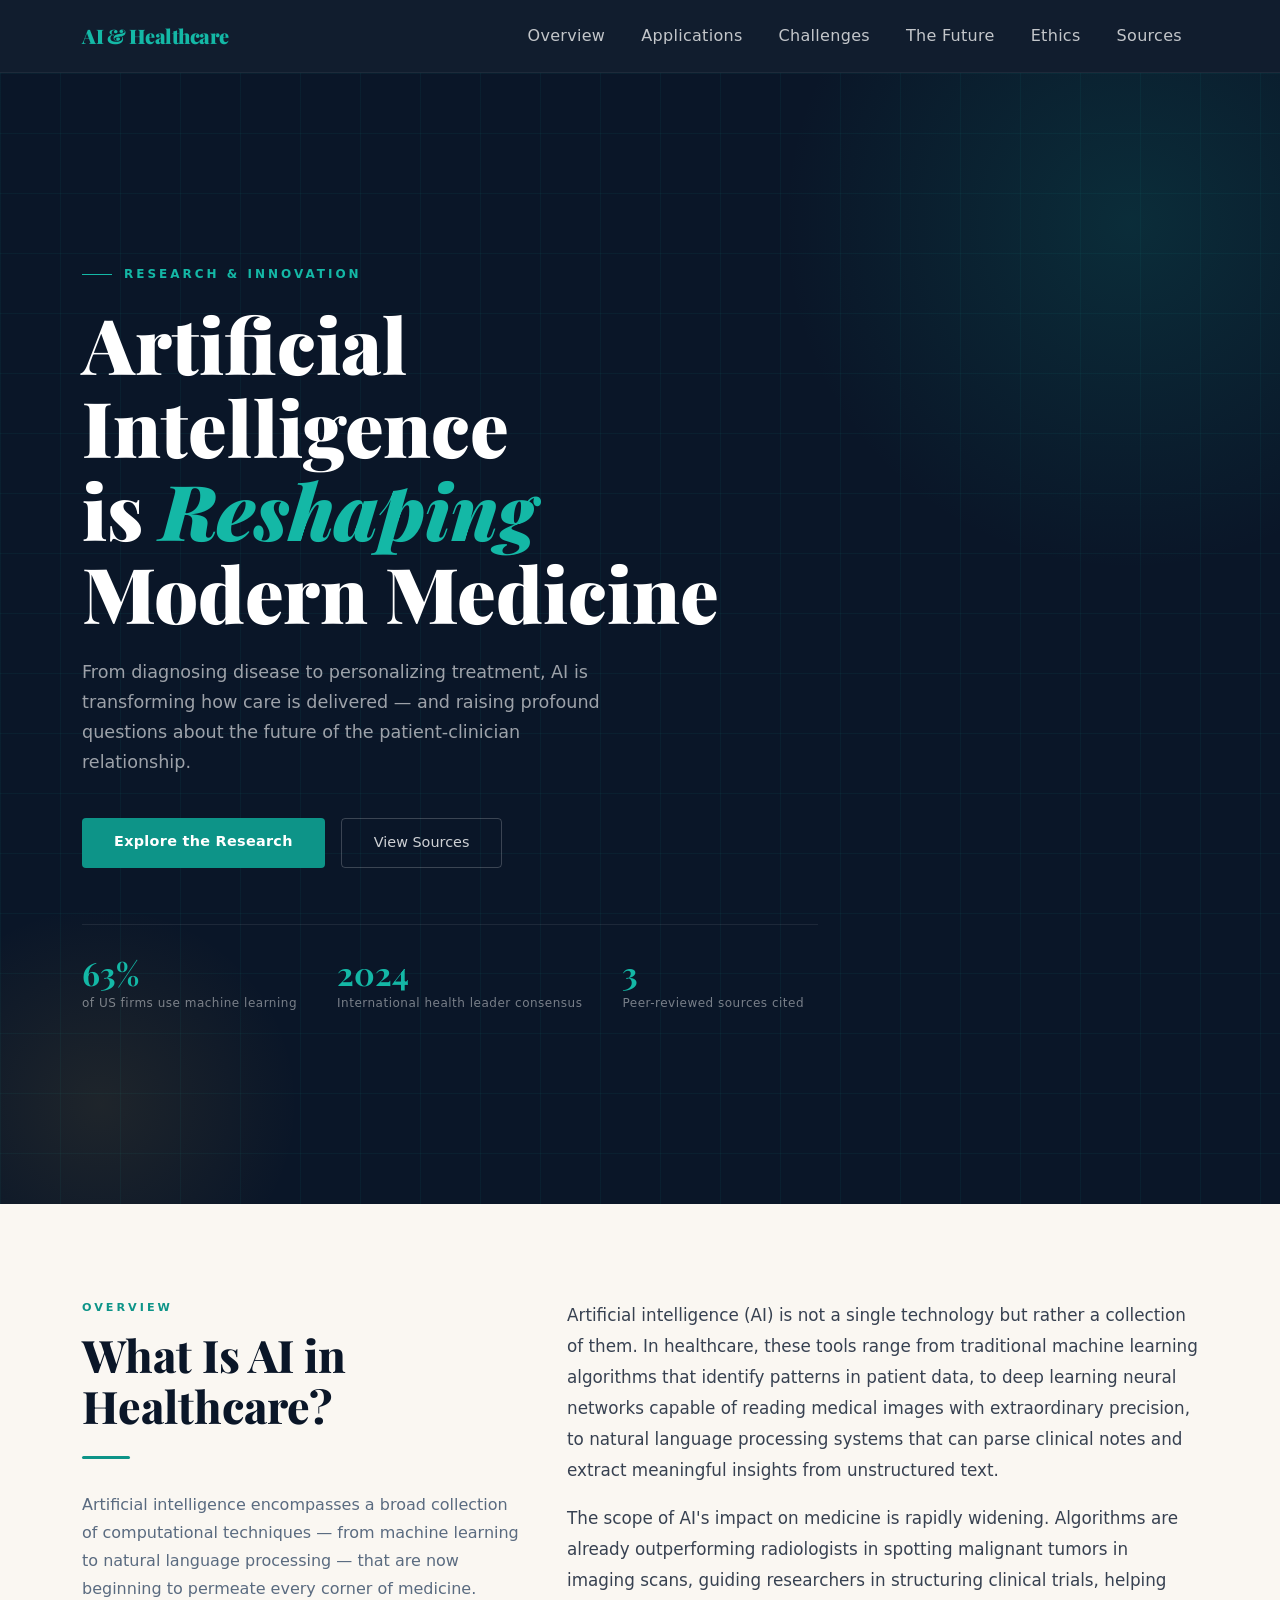
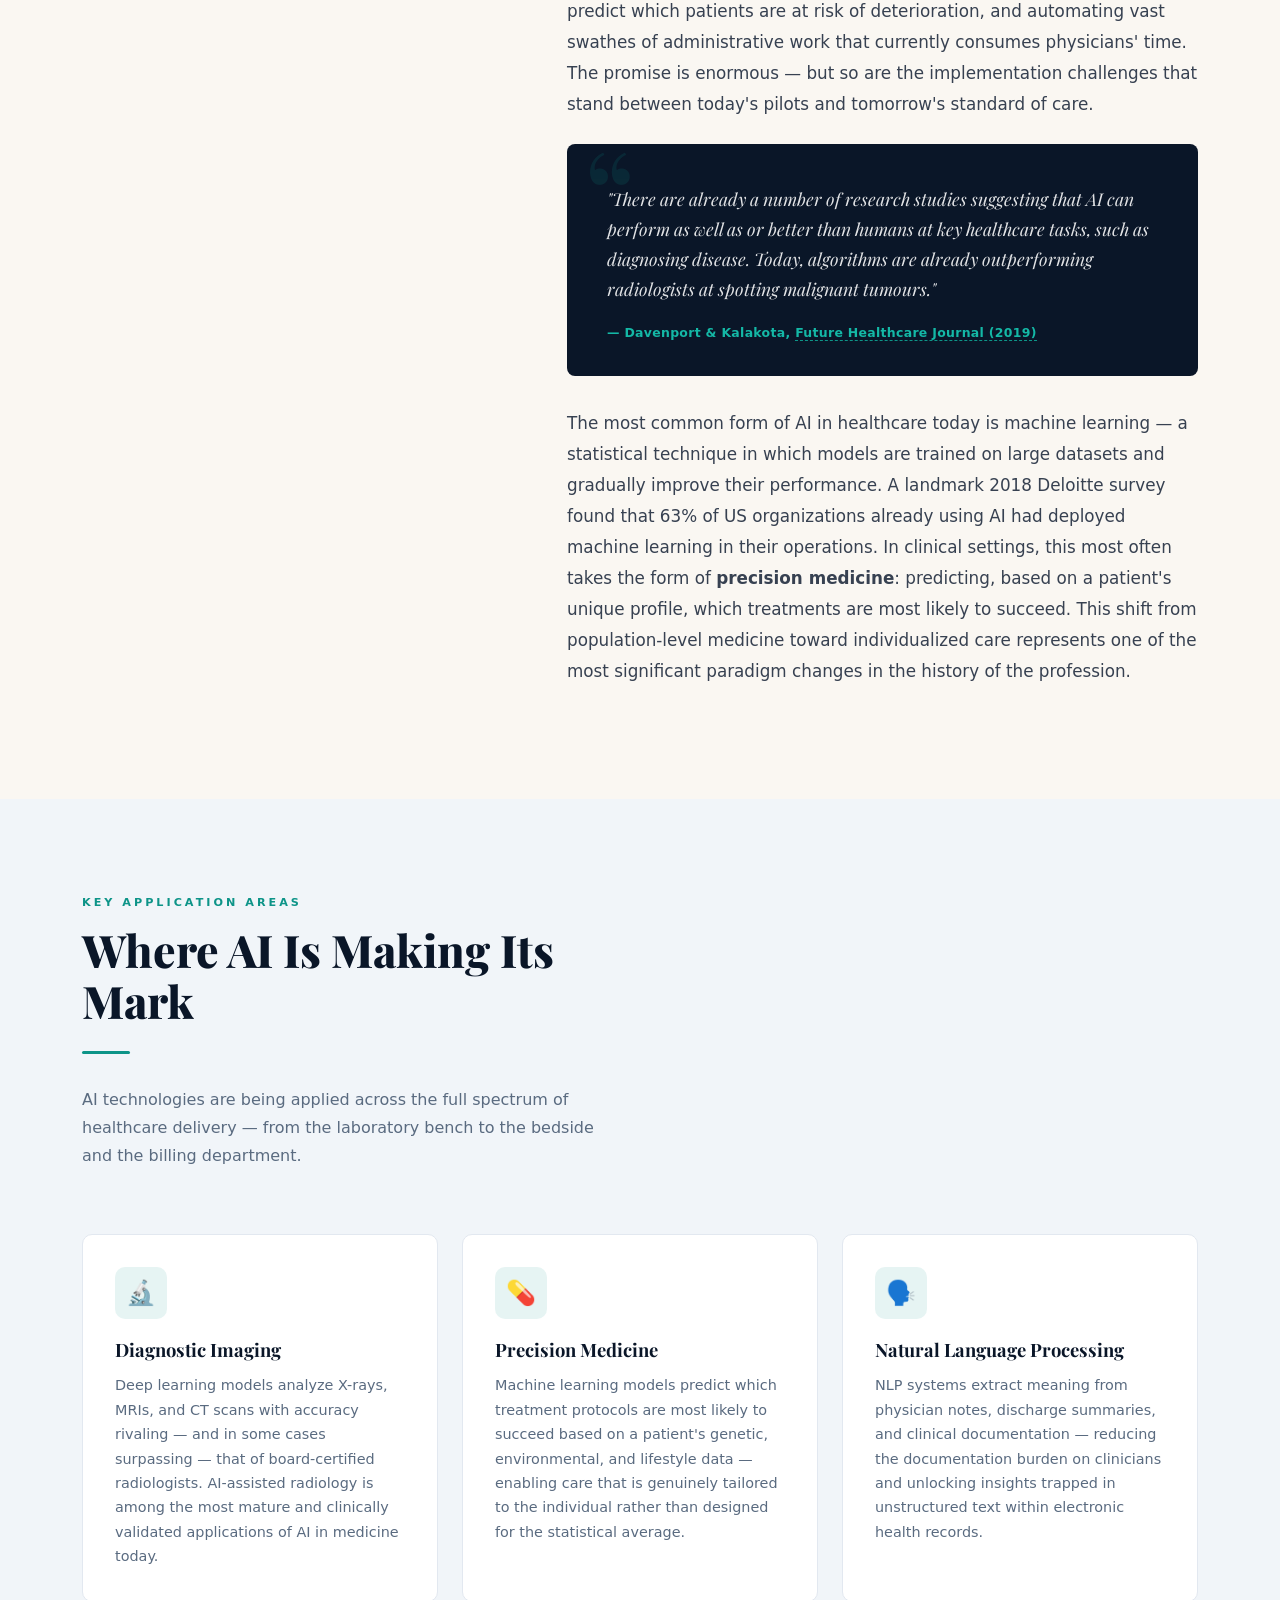
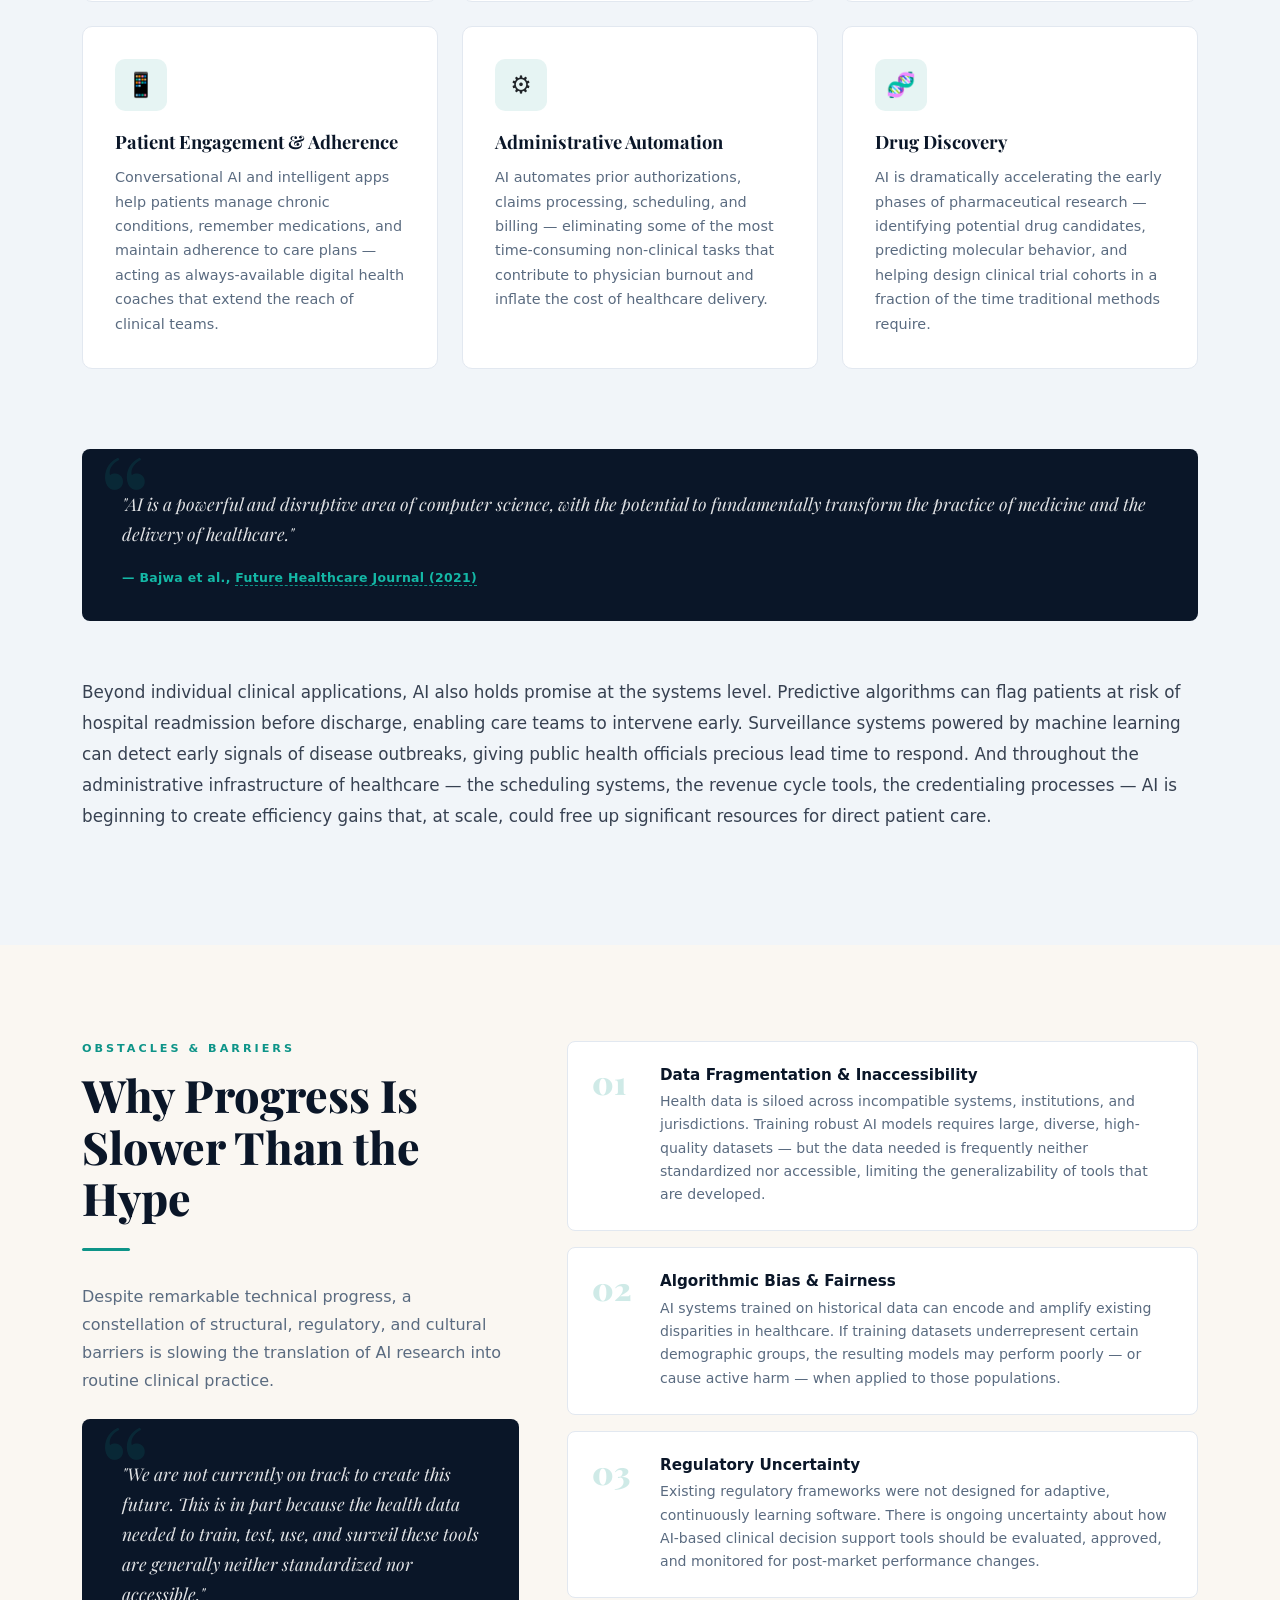
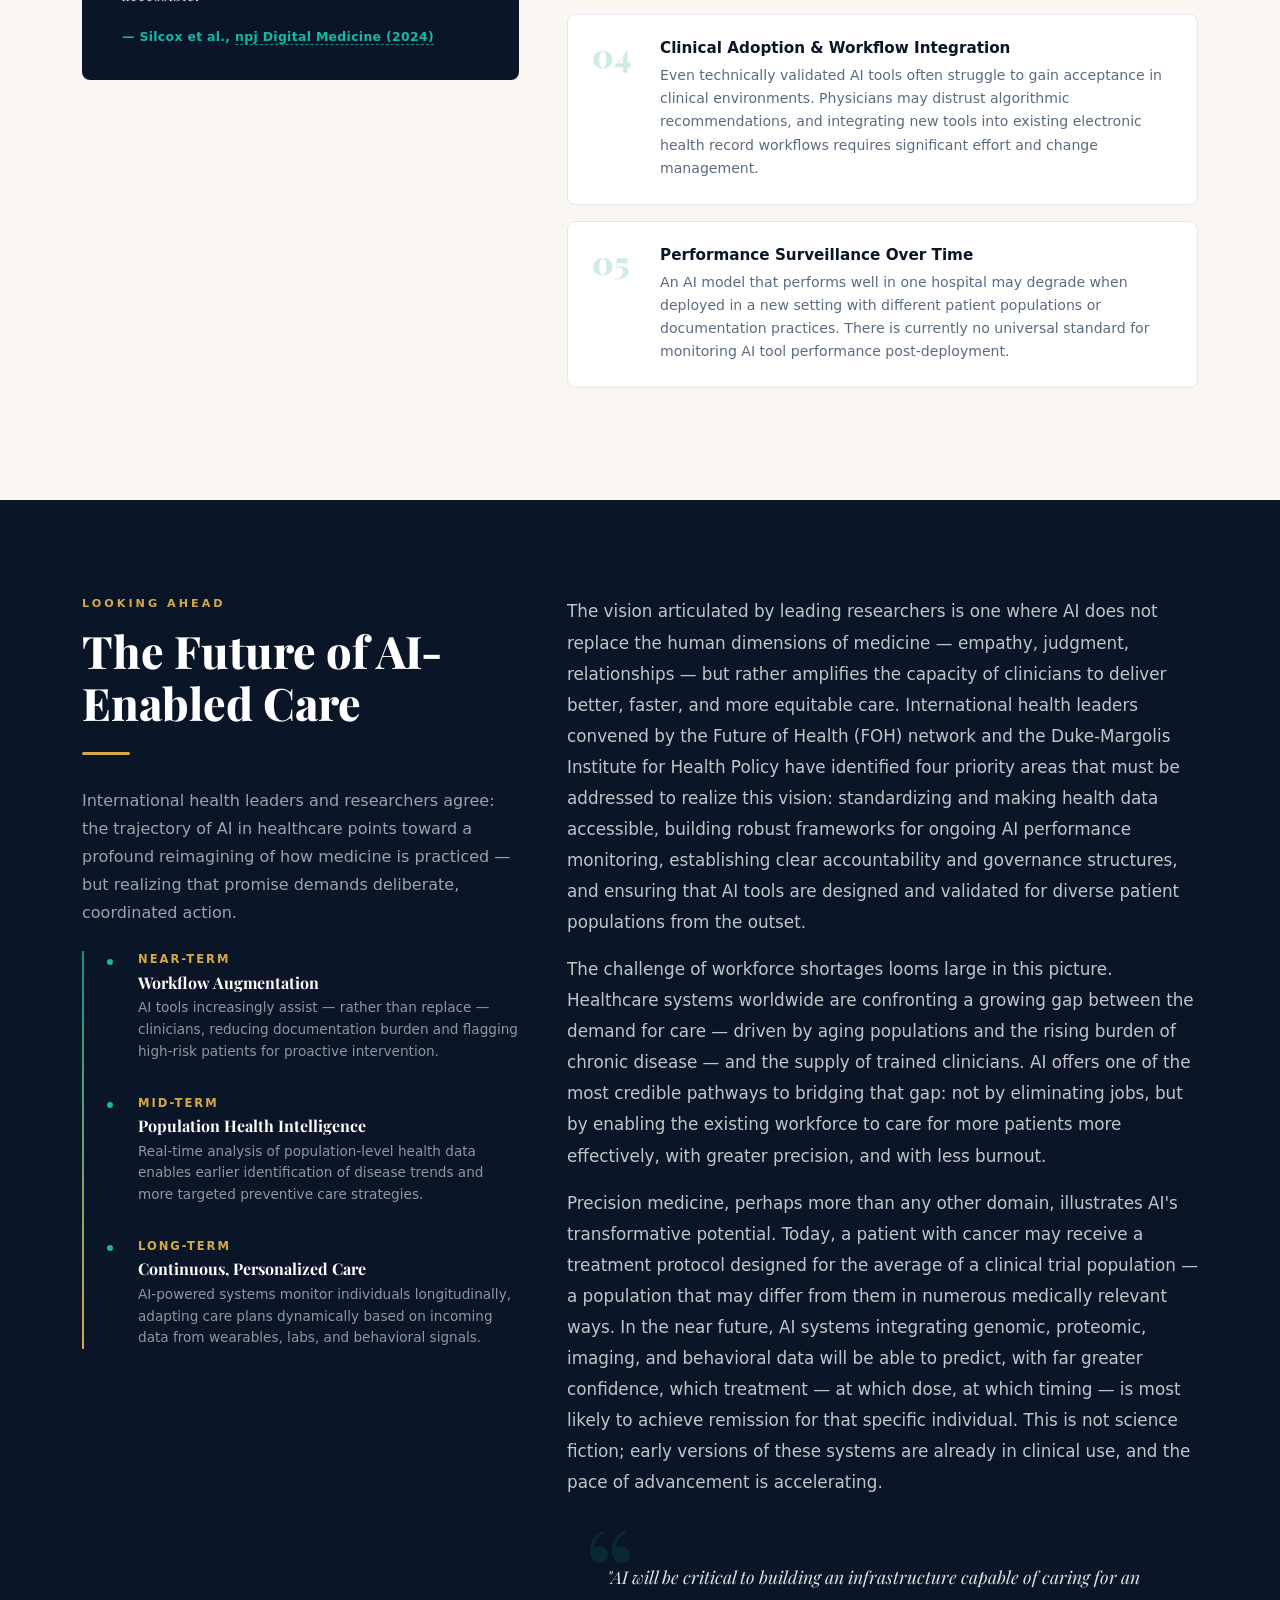
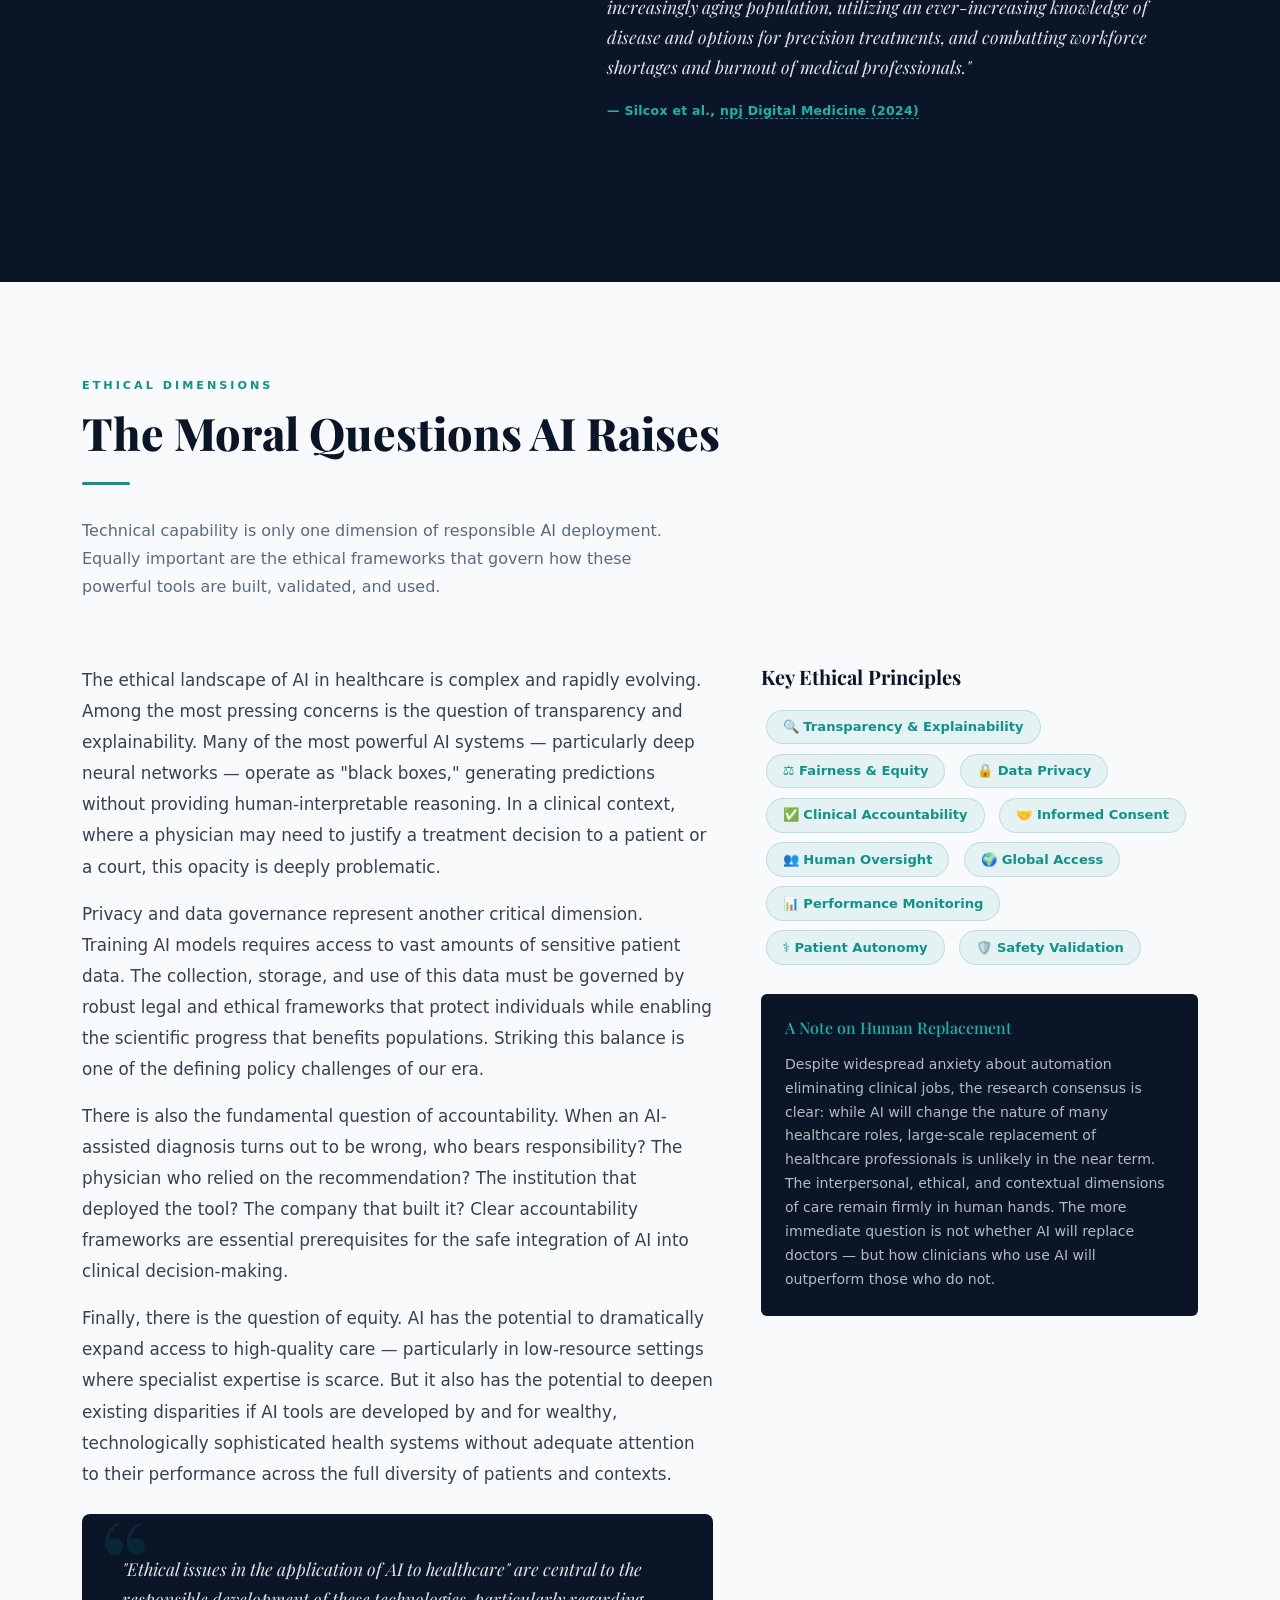
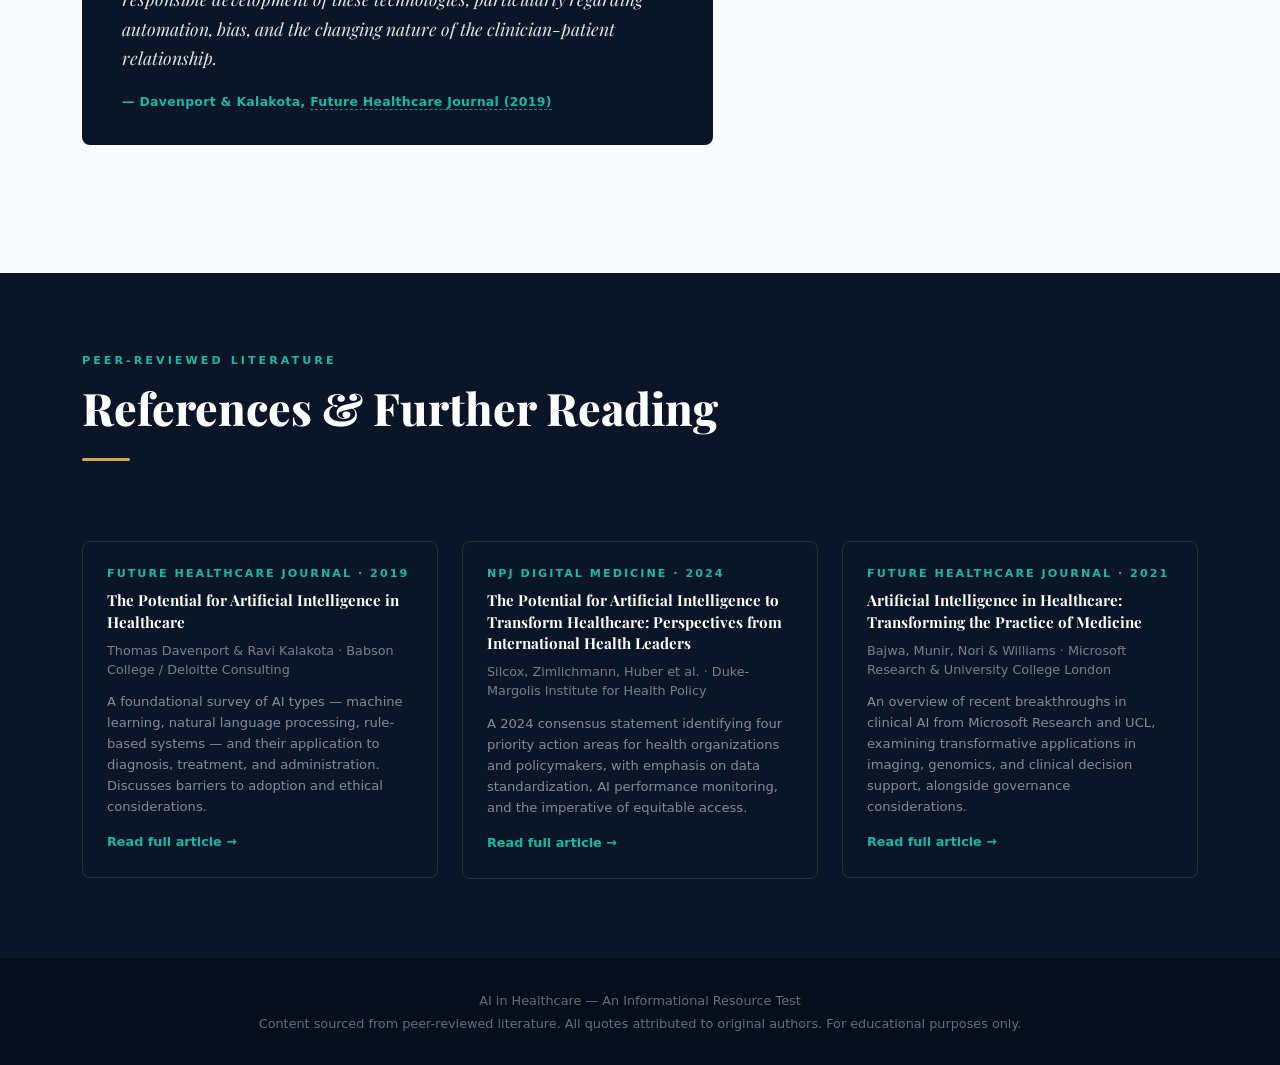
==== index.html @ 9836d154 "Add files via upload" ====
<!DOCTYPE html>
<html lang="en">
<head>
  <meta charset="UTF-8" />
  <link rel="stylesheet" href="style.css">
  <meta name="viewport" content="width=device-width, initial-scale=1.0"/>
  <title>AI in Healthcare — The Future of Medicine</title>
  <link href="https://cdn.jsdelivr.net/npm/bootstrap@5.3.3/dist/css/bootstrap.min.css" rel="stylesheet"/>
  <link href="https://fonts.googleapis.com/css2?family=Playfair+Display:ital,wght@0,400;0,700;0,900;1,400&family=DM+Sans:wght@300;400;500;600&display=swap" rel="stylesheet"/>
</head>
<body>

<!-- ── NAVBAR ── -->
<nav class="navbar navbar-expand-lg">
  <div class="container">
    <a class="navbar-brand" href="#">AI &amp; Healthcare</a>
    <button class="navbar-toggler border-0" type="button" data-bs-toggle="collapse" data-bs-target="#navMenu" style="color:white">
      <span class="navbar-toggler-icon" style="filter:invert(1)"></span>
    </button>
    <div class="collapse navbar-collapse" id="navMenu">
      <ul class="navbar-nav ms-auto gap-1">
        <li class="nav-item"><a class="nav-link" href="#overview">Overview</a></li>
        <li class="nav-item"><a class="nav-link" href="#applications">Applications</a></li>
        <li class="nav-item"><a class="nav-link" href="#challenges">Challenges</a></li>
        <li class="nav-item"><a class="nav-link" href="#future">The Future</a></li>
        <li class="nav-item"><a class="nav-link" href="#ethics">Ethics</a></li>
        <li class="nav-item"><a class="nav-link" href="#sources">Sources</a></li>
      </ul>
    </div>
  </div>
</nav>

<!-- ── HERO ── -->
<section class="hero">
  <div class="hero-grid"></div>
  <div class="hero-glow"></div>
  <div class="hero-glow2"></div>
  <div class="container">
    <div class="row hero-content">
      <div class="col-lg-8">
        <p class="hero-eyebrow">Research & Innovation</p>
        <h1>Artificial Intelligence<br>is <em>Reshaping</em><br>Modern Medicine</h1>
        <p class="hero-sub">From diagnosing disease to personalizing treatment, AI is transforming how care is delivered — and raising profound questions about the future of the patient-clinician relationship.</p>
        <div class="d-flex flex-wrap gap-3">
          <a href="#overview" class="btn-primary-custom">Explore the Research</a>
          <a href="#sources" class="btn-outline-custom">View Sources</a>
        </div>
        <div class="hero-stat-row">
          <div class="hero-stat">
            <div class="num">63%</div>
            <div class="label">of US firms use machine learning</div>
          </div>
          <div class="hero-stat">
            <div class="num">2024</div>
            <div class="label">International health leader consensus</div>
          </div>
          <div class="hero-stat">
            <div class="num">3</div>
            <div class="label">Peer-reviewed sources cited</div>
          </div>
        </div>
      </div>
    </div>
  </div>
</section>

<!-- ── OVERVIEW ── -->
<section class="intro-section" id="overview">
  <div class="container">
    <div class="row align-items-start g-5">
      <div class="col-lg-5 fade-up">
        <p class="section-label">Overview</p>
        <h2 class="section-title">What Is AI in Healthcare?</h2>
        <div class="divider"></div>
        <p class="section-sub">Artificial intelligence encompasses a broad collection of computational techniques — from machine learning to natural language processing — that are now beginning to permeate every corner of medicine.</p>
      </div>
      <div class="col-lg-7 fade-up fade-up-delay-1">
        <p class="intro-body">
          Artificial intelligence (AI) is not a single technology but rather a collection of them. In healthcare, these tools range from traditional machine learning algorithms that identify patterns in patient data, to deep learning neural networks capable of reading medical images with extraordinary precision, to natural language processing systems that can parse clinical notes and extract meaningful insights from unstructured text.
        </p>
        <p class="intro-body mt-3">
          The scope of AI's impact on medicine is rapidly widening. Algorithms are already outperforming radiologists in spotting malignant tumors in imaging scans, guiding researchers in structuring clinical trials, helping predict which patients are at risk of deterioration, and automating vast swathes of administrative work that currently consumes physicians' time. The promise is enormous — but so are the implementation challenges that stand between today's pilots and tomorrow's standard of care.
        </p>

        <div class="research-quote mt-4">
          <p>"There are already a number of research studies suggesting that AI can perform as well as or better than humans at key healthcare tasks, such as diagnosing disease. Today, algorithms are already outperforming radiologists at spotting malignant tumours."</p>
          <cite>— Davenport &amp; Kalakota, <a href="https://pmc.ncbi.nlm.nih.gov/articles/PMC6616181/" target="_blank">Future Healthcare Journal (2019)</a></cite>
        </div>

        <p class="intro-body mt-3">
          The most common form of AI in healthcare today is machine learning — a statistical technique in which models are trained on large datasets and gradually improve their performance. A landmark 2018 Deloitte survey found that 63% of US organizations already using AI had deployed machine learning in their operations. In clinical settings, this most often takes the form of <strong>precision medicine</strong>: predicting, based on a patient's unique profile, which treatments are most likely to succeed. This shift from population-level medicine toward individualized care represents one of the most significant paradigm changes in the history of the profession.
        </p>
      </div>
    </div>
  </div>
</section>

<!-- ── APPLICATIONS ── -->
<section class="app-section" id="applications">
  <div class="container">
    <div class="row mb-5 fade-up">
      <div class="col-lg-6">
        <p class="section-label">Key Application Areas</p>
        <h2 class="section-title">Where AI Is Making Its Mark</h2>
        <div class="divider"></div>
        <p class="section-sub">AI technologies are being applied across the full spectrum of healthcare delivery — from the laboratory bench to the bedside and the billing department.</p>
      </div>
    </div>

    <div class="row g-4 mb-5">
      <div class="col-md-6 col-lg-4 fade-up">
        <div class="app-card">
          <div class="app-icon">🔬</div>
          <h5>Diagnostic Imaging</h5>
          <p>Deep learning models analyze X-rays, MRIs, and CT scans with accuracy rivaling — and in some cases surpassing — that of board-certified radiologists. AI-assisted radiology is among the most mature and clinically validated applications of AI in medicine today.</p>
        </div>
      </div>
      <div class="col-md-6 col-lg-4 fade-up fade-up-delay-1">
        <div class="app-card">
          <div class="app-icon">💊</div>
          <h5>Precision Medicine</h5>
          <p>Machine learning models predict which treatment protocols are most likely to succeed based on a patient's genetic, environmental, and lifestyle data — enabling care that is genuinely tailored to the individual rather than designed for the statistical average.</p>
        </div>
      </div>
      <div class="col-md-6 col-lg-4 fade-up fade-up-delay-2">
        <div class="app-card">
          <div class="app-icon">🗣️</div>
          <h5>Natural Language Processing</h5>
          <p>NLP systems extract meaning from physician notes, discharge summaries, and clinical documentation — reducing the documentation burden on clinicians and unlocking insights trapped in unstructured text within electronic health records.</p>
        </div>
      </div>
      <div class="col-md-6 col-lg-4 fade-up fade-up-delay-1">
        <div class="app-card">
          <div class="app-icon">📱</div>
          <h5>Patient Engagement &amp; Adherence</h5>
          <p>Conversational AI and intelligent apps help patients manage chronic conditions, remember medications, and maintain adherence to care plans — acting as always-available digital health coaches that extend the reach of clinical teams.</p>
        </div>
      </div>
      <div class="col-md-6 col-lg-4 fade-up fade-up-delay-2">
        <div class="app-card">
          <div class="app-icon">⚙️</div>
          <h5>Administrative Automation</h5>
          <p>AI automates prior authorizations, claims processing, scheduling, and billing — eliminating some of the most time-consuming non-clinical tasks that contribute to physician burnout and inflate the cost of healthcare delivery.</p>
        </div>
      </div>
      <div class="col-md-6 col-lg-4 fade-up fade-up-delay-3">
        <div class="app-card">
          <div class="app-icon">🧬</div>
          <h5>Drug Discovery</h5>
          <p>AI is dramatically accelerating the early phases of pharmaceutical research — identifying potential drug candidates, predicting molecular behavior, and helping design clinical trial cohorts in a fraction of the time traditional methods require.</p>
        </div>
      </div>
    </div>

    <div class="row fade-up">
      <div class="col-12">
        <div class="research-quote">
          <p>"AI is a powerful and disruptive area of computer science, with the potential to fundamentally transform the practice of medicine and the delivery of healthcare."</p>
          <cite>— Bajwa et al., <a href="https://pmc.ncbi.nlm.nih.gov/articles/PMC8285156/" target="_blank">Future Healthcare Journal (2021)</a></cite>
        </div>
      </div>
    </div>

    <div class="row mt-4 fade-up">
      <div class="col-12">
        <p class="intro-body">
          Beyond individual clinical applications, AI also holds promise at the systems level. Predictive algorithms can flag patients at risk of hospital readmission before discharge, enabling care teams to intervene early. Surveillance systems powered by machine learning can detect early signals of disease outbreaks, giving public health officials precious lead time to respond. And throughout the administrative infrastructure of healthcare — the scheduling systems, the revenue cycle tools, the credentialing processes — AI is beginning to create efficiency gains that, at scale, could free up significant resources for direct patient care.
        </p>
      </div>
    </div>
  </div>
</section>

<!-- ── CHALLENGES ── -->
<section class="challenges-section" id="challenges">
  <div class="container">
    <div class="row g-5 align-items-start">
      <div class="col-lg-5 fade-up">
        <p class="section-label">Obstacles &amp; Barriers</p>
        <h2 class="section-title">Why Progress Is Slower Than the Hype</h2>
        <div class="divider"></div>
        <p class="section-sub">Despite remarkable technical progress, a constellation of structural, regulatory, and cultural barriers is slowing the translation of AI research into routine clinical practice.</p>

        <div class="research-quote mt-4">
          <p>"We are not currently on track to create this future. This is in part because the health data needed to train, test, use, and surveil these tools are generally neither standardized nor accessible."</p>
          <cite>— Silcox et al., <a href="https://www.nature.com/articles/s41746-024-01097-6" target="_blank">npj Digital Medicine (2024)</a></cite>
        </div>
      </div>

      <div class="col-lg-7 fade-up fade-up-delay-1">
        <div class="challenge-item">
          <div class="challenge-num">01</div>
          <div class="challenge-text">
            <h6>Data Fragmentation &amp; Inaccessibility</h6>
            <p>Health data is siloed across incompatible systems, institutions, and jurisdictions. Training robust AI models requires large, diverse, high-quality datasets — but the data needed is frequently neither standardized nor accessible, limiting the generalizability of tools that are developed.</p>
          </div>
        </div>
        <div class="challenge-item">
          <div class="challenge-num">02</div>
          <div class="challenge-text">
            <h6>Algorithmic Bias &amp; Fairness</h6>
            <p>AI systems trained on historical data can encode and amplify existing disparities in healthcare. If training datasets underrepresent certain demographic groups, the resulting models may perform poorly — or cause active harm — when applied to those populations.</p>
          </div>
        </div>
        <div class="challenge-item">
          <div class="challenge-num">03</div>
          <div class="challenge-text">
            <h6>Regulatory Uncertainty</h6>
            <p>Existing regulatory frameworks were not designed for adaptive, continuously learning software. There is ongoing uncertainty about how AI-based clinical decision support tools should be evaluated, approved, and monitored for post-market performance changes.</p>
          </div>
        </div>
        <div class="challenge-item">
          <div class="challenge-num">04</div>
          <div class="challenge-text">
            <h6>Clinical Adoption &amp; Workflow Integration</h6>
            <p>Even technically validated AI tools often struggle to gain acceptance in clinical environments. Physicians may distrust algorithmic recommendations, and integrating new tools into existing electronic health record workflows requires significant effort and change management.</p>
          </div>
        </div>
        <div class="challenge-item">
          <div class="challenge-num">05</div>
          <div class="challenge-text">
            <h6>Performance Surveillance Over Time</h6>
            <p>An AI model that performs well in one hospital may degrade when deployed in a new setting with different patient populations or documentation practices. There is currently no universal standard for monitoring AI tool performance post-deployment.</p>
          </div>
        </div>
      </div>
    </div>
  </div>
</section>

<!-- ── FUTURE ── -->
<section class="future-section" id="future">
  <div class="container">
    <div class="row g-5 align-items-start">
      <div class="col-lg-5 fade-up">
        <p class="section-label" style="color:var(--gold)">Looking Ahead</p>
        <h2 class="section-title">The Future of AI-Enabled Care</h2>
        <div class="divider"></div>
        <p class="section-sub">International health leaders and researchers agree: the trajectory of AI in healthcare points toward a profound reimagining of how medicine is practiced — but realizing that promise demands deliberate, coordinated action.</p>

        <div class="timeline mt-4">
          <div class="timeline-item">
            <div class="year">Near-Term</div>
            <h6>Workflow Augmentation</h6>
            <p>AI tools increasingly assist — rather than replace — clinicians, reducing documentation burden and flagging high-risk patients for proactive intervention.</p>
          </div>
          <div class="timeline-item">
            <div class="year">Mid-Term</div>
            <h6>Population Health Intelligence</h6>
            <p>Real-time analysis of population-level health data enables earlier identification of disease trends and more targeted preventive care strategies.</p>
          </div>
          <div class="timeline-item">
            <div class="year">Long-Term</div>
            <h6>Continuous, Personalized Care</h6>
            <p>AI-powered systems monitor individuals longitudinally, adapting care plans dynamically based on incoming data from wearables, labs, and behavioral signals.</p>
          </div>
        </div>
      </div>

      <div class="col-lg-7 fade-up fade-up-delay-1">
        <p class="future-body">
          The vision articulated by leading researchers is one where AI does not replace the human dimensions of medicine — empathy, judgment, relationships — but rather amplifies the capacity of clinicians to deliver better, faster, and more equitable care. International health leaders convened by the Future of Health (FOH) network and the Duke-Margolis Institute for Health Policy have identified four priority areas that must be addressed to realize this vision: standardizing and making health data accessible, building robust frameworks for ongoing AI performance monitoring, establishing clear accountability and governance structures, and ensuring that AI tools are designed and validated for diverse patient populations from the outset.
        </p>
        <p class="future-body mt-3">
          The challenge of workforce shortages looms large in this picture. Healthcare systems worldwide are confronting a growing gap between the demand for care — driven by aging populations and the rising burden of chronic disease — and the supply of trained clinicians. AI offers one of the most credible pathways to bridging that gap: not by eliminating jobs, but by enabling the existing workforce to care for more patients more effectively, with greater precision, and with less burnout.
        </p>
        <p class="future-body mt-3">
          Precision medicine, perhaps more than any other domain, illustrates AI's transformative potential. Today, a patient with cancer may receive a treatment protocol designed for the average of a clinical trial population — a population that may differ from them in numerous medically relevant ways. In the near future, AI systems integrating genomic, proteomic, imaging, and behavioral data will be able to predict, with far greater confidence, which treatment — at which dose, at which timing — is most likely to achieve remission for that specific individual. This is not science fiction; early versions of these systems are already in clinical use, and the pace of advancement is accelerating.
        </p>
        <div class="research-quote mt-4">
          <p>"AI will be critical to building an infrastructure capable of caring for an increasingly aging population, utilizing an ever-increasing knowledge of disease and options for precision treatments, and combatting workforce shortages and burnout of medical professionals."</p>
          <cite>— Silcox et al., <a href="https://www.nature.com/articles/s41746-024-01097-6" target="_blank">npj Digital Medicine (2024)</a></cite>
        </div>
      </div>
    </div>
  </div>
</section>

<!-- ── ETHICS ── -->
<section class="ethics-section" id="ethics">
  <div class="container">
    <div class="row mb-5 fade-up">
      <div class="col-lg-7">
        <p class="section-label">Ethical Dimensions</p>
        <h2 class="section-title">The Moral Questions AI Raises</h2>
        <div class="divider"></div>
        <p class="section-sub">Technical capability is only one dimension of responsible AI deployment. Equally important are the ethical frameworks that govern how these powerful tools are built, validated, and used.</p>
      </div>
    </div>

    <div class="row g-5 align-items-start">
      <div class="col-lg-7 fade-up">
        <p class="intro-body">
          The ethical landscape of AI in healthcare is complex and rapidly evolving. Among the most pressing concerns is the question of transparency and explainability. Many of the most powerful AI systems — particularly deep neural networks — operate as "black boxes," generating predictions without providing human-interpretable reasoning. In a clinical context, where a physician may need to justify a treatment decision to a patient or a court, this opacity is deeply problematic.
        </p>
        <p class="intro-body mt-3">
          Privacy and data governance represent another critical dimension. Training AI models requires access to vast amounts of sensitive patient data. The collection, storage, and use of this data must be governed by robust legal and ethical frameworks that protect individuals while enabling the scientific progress that benefits populations. Striking this balance is one of the defining policy challenges of our era.
        </p>
        <p class="intro-body mt-3">
          There is also the fundamental question of accountability. When an AI-assisted diagnosis turns out to be wrong, who bears responsibility? The physician who relied on the recommendation? The institution that deployed the tool? The company that built it? Clear accountability frameworks are essential prerequisites for the safe integration of AI into clinical decision-making.
        </p>
        <p class="intro-body mt-3">
          Finally, there is the question of equity. AI has the potential to dramatically expand access to high-quality care — particularly in low-resource settings where specialist expertise is scarce. But it also has the potential to deepen existing disparities if AI tools are developed by and for wealthy, technologically sophisticated health systems without adequate attention to their performance across the full diversity of patients and contexts.
        </p>
        <div class="research-quote mt-4">
          <p>"Ethical issues in the application of AI to healthcare" are central to the responsible development of these technologies, particularly regarding automation, bias, and the changing nature of the clinician-patient relationship.</p>
          <cite>— Davenport &amp; Kalakota, <a href="https://pmc.ncbi.nlm.nih.gov/articles/PMC6616181/" target="_blank">Future Healthcare Journal (2019)</a></cite>
        </div>
      </div>

      <div class="col-lg-5 fade-up fade-up-delay-1">
        <h5 class="fw-bold mb-3" style="font-family:'Playfair Display',serif; color:var(--navy)">Key Ethical Principles</h5>
        <div>
          <span class="ethics-pill">🔍 Transparency &amp; Explainability</span>
          <span class="ethics-pill">⚖️ Fairness &amp; Equity</span>
          <span class="ethics-pill">🔒 Data Privacy</span>
          <span class="ethics-pill">✅ Clinical Accountability</span>
          <span class="ethics-pill">🤝 Informed Consent</span>
          <span class="ethics-pill">👥 Human Oversight</span>
          <span class="ethics-pill">🌍 Global Access</span>
          <span class="ethics-pill">📊 Performance Monitoring</span>
          <span class="ethics-pill">⚕️ Patient Autonomy</span>
          <span class="ethics-pill">🛡️ Safety Validation</span>
        </div>

        <div class="mt-4 p-4 rounded" style="background:var(--navy); color:white;">
          <h6 style="font-family:'Playfair Display',serif; color:var(--teal-light); margin-bottom:1rem;">A Note on Human Replacement</h6>
          <p style="font-size:0.88rem; color:rgba(255,255,255,0.7); line-height:1.7; margin:0;">
            Despite widespread anxiety about automation eliminating clinical jobs, the research consensus is clear: while AI will change the nature of many healthcare roles, large-scale replacement of healthcare professionals is unlikely in the near term. The interpersonal, ethical, and contextual dimensions of care remain firmly in human hands. The more immediate question is not whether AI will replace doctors — but how clinicians who use AI will outperform those who do not.
          </p>
        </div>
      </div>
    </div>
  </div>
</section>

<!-- ── SOURCES ── -->
<section class="sources-section" id="sources" style="background:var(--navy); padding: 5rem 0;">
  <div class="container">
    <div class="row mb-5 fade-up">
      <div class="col-12">
        <p class="section-label" style="color:var(--teal-light)">Peer-Reviewed Literature</p>
        <h2 class="section-title" style="color:white;">References &amp; Further Reading</h2>
        <div class="divider" style="background:var(--gold)"></div>
      </div>
    </div>

    <div class="row g-4">
      <div class="col-lg-4 fade-up">
        <div class="source-card">
          <div class="journal">Future Healthcare Journal · 2019</div>
          <h6>The Potential for Artificial Intelligence in Healthcare</h6>
          <div class="authors">Thomas Davenport &amp; Ravi Kalakota · Babson College / Deloitte Consulting</div>
          <p style="font-size:0.82rem; color:rgba(255,255,255,0.5); line-height:1.6; margin-bottom:0.75rem;">A foundational survey of AI types — machine learning, natural language processing, rule-based systems — and their application to diagnosis, treatment, and administration. Discusses barriers to adoption and ethical considerations.</p>
          <a href="https://pmc.ncbi.nlm.nih.gov/articles/PMC6616181/" target="_blank">Read full article →</a>
        </div>
      </div>
      <div class="col-lg-4 fade-up fade-up-delay-1">
        <div class="source-card">
          <div class="journal">npj Digital Medicine · 2024</div>
          <h6>The Potential for Artificial Intelligence to Transform Healthcare: Perspectives from International Health Leaders</h6>
          <div class="authors">Silcox, Zimlichmann, Huber et al. · Duke-Margolis Institute for Health Policy</div>
          <p style="font-size:0.82rem; color:rgba(255,255,255,0.5); line-height:1.6; margin-bottom:0.75rem;">A 2024 consensus statement identifying four priority action areas for health organizations and policymakers, with emphasis on data standardization, AI performance monitoring, and the imperative of equitable access.</p>
          <a href="https://www.nature.com/articles/s41746-024-01097-6" target="_blank">Read full article →</a>
        </div>
      </div>
      <div class="col-lg-4 fade-up fade-up-delay-2">
        <div class="source-card">
          <div class="journal">Future Healthcare Journal · 2021</div>
          <h6>Artificial Intelligence in Healthcare: Transforming the Practice of Medicine</h6>
          <div class="authors">Bajwa, Munir, Nori &amp; Williams · Microsoft Research &amp; University College London</div>
          <p style="font-size:0.82rem; color:rgba(255,255,255,0.5); line-height:1.6; margin-bottom:0.75rem;">An overview of recent breakthroughs in clinical AI from Microsoft Research and UCL, examining transformative applications in imaging, genomics, and clinical decision support, alongside governance considerations.</p>
          <a href="https://pmc.ncbi.nlm.nih.gov/articles/PMC8285156/" target="_blank">Read full article →</a>
        </div>
      </div>
    </div>
  </div>
</section>

<!-- ── FOOTER ── -->
<footer>
  <div class="container">
    <p class="mb-1">AI in Healthcare — An Informational Resource Test</p>
    <p class="mb-0">Content sourced from peer-reviewed literature. All quotes attributed to original authors. For educational purposes only.</p>
  </div>
</footer>

<script src="https://cdn.jsdelivr.net/npm/bootstrap@5.3.3/dist/js/bootstrap.bundle.min.js"></script>
<script src="script.js"></script>

</body>
</html>
---- style.css ----
:root {
    --navy: #0a1628;
    --teal: #0d9488;
    --teal-light: #14b8a6;
    --cream: #faf7f2;
    --gold: #d4a847;
    --muted: #8b9ab0;
    --card-bg: #ffffff;
    --border: #e2e8f0;
  }

  * { box-sizing: border-box; scroll-behavior: smooth; }

  body {
    font-family: 'DM Sans', sans-serif;
    background: var(--cream);
    color: var(--navy);
    overflow-x: hidden;
  }

  /* ── NAV ── */
  nav.navbar {
    background: rgba(10, 22, 40, 0.97);
    backdrop-filter: blur(12px);
    border-bottom: 1px solid rgba(255,255,255,0.06);
    padding: 1rem 0;
    position: sticky;
    top: 0;
    z-index: 1000;
  }
  .navbar-brand {
    font-family: 'Playfair Display', serif;
    font-weight: 900;
    font-size: 1.4rem;
    color: var(--teal-light) !important;
    letter-spacing: -0.5px;
  }
  .nav-link {
    color: rgba(255,255,255,0.75) !important;
    font-size: 0.85rem;
    font-weight: 500;
    letter-spacing: 0.3px;
    transition: color 0.2s;
    padding: 0.4rem 1rem !important;
  }
  .nav-link:hover { color: var(--teal-light) !important; }

  /* ── HERO ── */
  .hero {
    min-height: 100vh;
    background: var(--navy);
    display: flex;
    align-items: center;
    position: relative;
    overflow: hidden;
  }
  .hero-grid {
    position: absolute;
    inset: 0;
    background-image:
      linear-gradient(rgba(13,148,136,0.08) 1px, transparent 1px),
      linear-gradient(90deg, rgba(13,148,136,0.08) 1px, transparent 1px);
    background-size: 60px 60px;
    animation: gridShift 20s linear infinite;
  }
  @keyframes gridShift {
    0% { background-position: 0 0; }
    100% { background-position: 60px 60px; }
  }
  .hero-glow {
    position: absolute;
    width: 700px; height: 700px;
    border-radius: 50%;
    background: radial-gradient(circle, rgba(13,148,136,0.18) 0%, transparent 70%);
    top: -200px; right: -200px;
    pointer-events: none;
  }
  .hero-glow2 {
    position: absolute;
    width: 400px; height: 400px;
    border-radius: 50%;
    background: radial-gradient(circle, rgba(212,168,71,0.1) 0%, transparent 70%);
    bottom: -100px; left: -100px;
    pointer-events: none;
  }
  .hero-content { position: relative; z-index: 2; padding: 6rem 0; }
  .hero-eyebrow {
    font-size: 0.75rem;
    font-weight: 600;
    letter-spacing: 3px;
    text-transform: uppercase;
    color: var(--teal-light);
    margin-bottom: 1.2rem;
    display: flex;
    align-items: center;
    gap: 0.75rem;
  }
  .hero-eyebrow::before {
    content: '';
    display: inline-block;
    width: 30px; height: 1px;
    background: var(--teal-light);
  }
  .hero h1 {
    font-family: 'Playfair Display', serif;
    font-size: clamp(2.8rem, 6vw, 5rem);
    font-weight: 900;
    line-height: 1.08;
    color: #ffffff;
    margin-bottom: 1.5rem;
  }
  .hero h1 em {
    font-style: italic;
    color: var(--teal-light);
  }
  .hero-sub {
    font-size: 1.1rem;
    color: rgba(255,255,255,0.6);
    max-width: 520px;
    line-height: 1.7;
    margin-bottom: 2.5rem;
  }
  .btn-primary-custom {
    background: var(--teal);
    color: white;
    border: none;
    padding: 0.85rem 2rem;
    border-radius: 4px;
    font-weight: 600;
    font-size: 0.9rem;
    letter-spacing: 0.3px;
    transition: all 0.25s;
    text-decoration: none;
    display: inline-block;
  }
  .btn-primary-custom:hover {
    background: var(--teal-light);
    color: white;
    transform: translateY(-2px);
    box-shadow: 0 8px 24px rgba(13,148,136,0.35);
  }
  .btn-outline-custom {
    background: transparent;
    color: rgba(255,255,255,0.8);
    border: 1px solid rgba(255,255,255,0.2);
    padding: 0.85rem 2rem;
    border-radius: 4px;
    font-weight: 500;
    font-size: 0.9rem;
    transition: all 0.25s;
    text-decoration: none;
    display: inline-block;
  }
  .btn-outline-custom:hover {
    border-color: var(--teal-light);
    color: var(--teal-light);
  }
  .hero-stat-row {
    display: flex;
    gap: 2.5rem;
    margin-top: 3.5rem;
    padding-top: 2rem;
    border-top: 1px solid rgba(255,255,255,0.08);
  }
  .hero-stat .num {
    font-family: 'Playfair Display', serif;
    font-size: 2rem;
    font-weight: 700;
    color: var(--teal-light);
    line-height: 1;
  }
  .hero-stat .label {
    font-size: 0.75rem;
    color: rgba(255,255,255,0.45);
    letter-spacing: 0.5px;
    margin-top: 0.3rem;
  }

  /* ── SECTION WRAPPER ── */
  section { padding: 6rem 0; }
  .section-label {
    font-size: 0.7rem;
    font-weight: 700;
    letter-spacing: 3px;
    text-transform: uppercase;
    color: var(--teal);
    margin-bottom: 0.75rem;
  }
  .section-title {
    font-family: 'Playfair Display', serif;
    font-size: clamp(1.8rem, 3.5vw, 2.8rem);
    font-weight: 800;
    line-height: 1.15;
    color: var(--navy);
    margin-bottom: 1.25rem;
  }
  .section-sub {
    color: #5a6b80;
    font-size: 1rem;
    line-height: 1.75;
    max-width: 600px;
  }
  .divider {
    width: 48px; height: 3px;
    background: var(--teal);
    margin: 1.5rem 0 2rem;
    border-radius: 2px;
  }

  /* ── INTRO ── */
  .intro-section { background: var(--cream); }
  .intro-body {
    font-size: 1.05rem;
    line-height: 1.85;
    color: #374151;
  }

  /* ── BLOCKQUOTE ── */
  .research-quote {
    background: var(--navy);
    border-radius: 8px;
    padding: 2.5rem 2rem 2rem 2.5rem;
    position: relative;
    margin: 2rem 0;
    overflow: hidden;
  }
  .research-quote::before {
    content: '\201C';
    font-family: 'Playfair Display', serif;
    font-size: 8rem;
    line-height: 1;
    color: var(--teal);
    opacity: 0.15;
    position: absolute;
    top: -1rem;
    left: 1rem;
    pointer-events: none;
  }
  .research-quote p {
    font-family: 'Playfair Display', serif;
    font-size: 1.1rem;
    font-style: italic;
    color: rgba(255,255,255,0.88);
    line-height: 1.7;
    margin: 0 0 1rem;
    position: relative;
  }
  .research-quote cite {
    font-size: 0.78rem;
    color: var(--teal-light);
    font-style: normal;
    font-weight: 600;
    letter-spacing: 0.3px;
  }
  .research-quote cite a {
    color: var(--teal-light);
    text-decoration: none;
    border-bottom: 1px dashed var(--teal);
  }

  /* ── APPLICATION CARDS ── */
  .app-section { background: #f1f5f9; }
  .app-card {
    background: white;
    border-radius: 10px;
    padding: 2rem;
    border: 1px solid var(--border);
    height: 100%;
    transition: all 0.3s;
    position: relative;
    overflow: hidden;
  }
  .app-card::after {
    content: '';
    position: absolute;
    bottom: 0; left: 0; right: 0;
    height: 3px;
    background: var(--teal);
    transform: scaleX(0);
    transform-origin: left;
    transition: transform 0.3s ease;
  }
  .app-card:hover {
    transform: translateY(-4px);
    box-shadow: 0 12px 32px rgba(10,22,40,0.1);
  }
  .app-card:hover::after { transform: scaleX(1); }
  .app-icon {
    width: 52px; height: 52px;
    background: rgba(13,148,136,0.1);
    border-radius: 10px;
    display: flex;
    align-items: center;
    justify-content: center;
    font-size: 1.5rem;
    margin-bottom: 1.25rem;
  }
  .app-card h5 {
    font-family: 'Playfair Display', serif;
    font-weight: 700;
    font-size: 1.15rem;
    color: var(--navy);
    margin-bottom: 0.75rem;
  }
  .app-card p {
    font-size: 0.9rem;
    color: #5a6b80;
    line-height: 1.7;
    margin: 0;
  }

  /* ── CHALLENGES ── */
  .challenges-section { background: var(--cream); }
  .challenge-item {
    display: flex;
    gap: 1.25rem;
    padding: 1.5rem;
    border-radius: 8px;
    background: white;
    border: 1px solid var(--border);
    margin-bottom: 1rem;
    transition: box-shadow 0.2s;
  }
  .challenge-item:hover { box-shadow: 0 4px 16px rgba(0,0,0,0.07); }
  .challenge-num {
    font-family: 'Playfair Display', serif;
    font-size: 2rem;
    font-weight: 900;
    color: rgba(13,148,136,0.2);
    line-height: 1;
    min-width: 48px;
  }
  .challenge-text h6 {
    font-weight: 700;
    font-size: 0.95rem;
    color: var(--navy);
    margin-bottom: 0.4rem;
  }
  .challenge-text p {
    font-size: 0.88rem;
    color: #5a6b80;
    line-height: 1.65;
    margin: 0;
  }

  /* ── FUTURE ── */
  .future-section { background: var(--navy); color: white; }
  .future-section .section-title { color: white; }
  .future-section .section-sub { color: rgba(255,255,255,0.6); }
  .future-section .divider { background: var(--gold); }
  .future-body {
    font-size: 1.05rem;
    line-height: 1.85;
    color: rgba(255,255,255,0.75);
  }

  /* ── TIMELINE ── */
  .timeline { position: relative; padding-left: 2rem; }
  .timeline::before {
    content: '';
    position: absolute;
    left: 0; top: 0; bottom: 0;
    width: 2px;
    background: linear-gradient(to bottom, var(--teal), var(--gold));
  }
  .timeline-item {
    position: relative;
    margin-bottom: 2rem;
    padding-left: 1.5rem;
  }
  .timeline-item::before {
    content: '';
    position: absolute;
    left: -0.55rem; top: 0.35rem;
    width: 10px; height: 10px;
    border-radius: 50%;
    background: var(--teal-light);
    border: 2px solid var(--navy);
  }
  .timeline-item .year {
    font-size: 0.72rem;
    font-weight: 700;
    letter-spacing: 2px;
    text-transform: uppercase;
    color: var(--gold);
    margin-bottom: 0.25rem;
  }
  .timeline-item h6 {
    font-family: 'Playfair Display', serif;
    font-weight: 700;
    font-size: 1rem;
    color: white;
    margin-bottom: 0.35rem;
  }
  .timeline-item p {
    font-size: 0.85rem;
    color: rgba(255,255,255,0.55);
    line-height: 1.6;
    margin: 0;
  }

  /* ── ETHICS ── */
  .ethics-section { background: #f8fafc; }
  .ethics-pill {
    display: inline-flex;
    align-items: center;
    gap: 0.5rem;
    background: rgba(13,148,136,0.08);
    color: var(--teal);
    border: 1px solid rgba(13,148,136,0.2);
    border-radius: 50px;
    padding: 0.4rem 1rem;
    font-size: 0.82rem;
    font-weight: 600;
    margin: 0.3rem;
  }

  /* ── SOURCES ── */
  .sources-section { background: var(--navy); }
  .source-card {
    border: 1px solid rgba(255,255,255,0.1);
    border-radius: 8px;
    padding: 1.5rem;
    transition: border-color 0.2s;
  }
  .source-card:hover { border-color: var(--teal); }
  .source-card .journal {
    font-size: 0.7rem;
    font-weight: 700;
    letter-spacing: 2px;
    text-transform: uppercase;
    color: var(--teal-light);
    margin-bottom: 0.5rem;
  }
  .source-card h6 {
    font-family: 'Playfair Display', serif;
    font-size: 0.95rem;
    font-weight: 700;
    color: white;
    margin-bottom: 0.5rem;
    line-height: 1.4;
  }
  .source-card .authors {
    font-size: 0.8rem;
    color: rgba(255,255,255,0.45);
    margin-bottom: 0.75rem;
  }
  .source-card a {
    font-size: 0.8rem;
    color: var(--teal-light);
    text-decoration: none;
    font-weight: 600;
  }
  .source-card a:hover { text-decoration: underline; }

  /* ── FOOTER ── */
  footer {
    background: #040e1c;
    color: rgba(255,255,255,0.4);
    text-align: center;
    padding: 2rem 0;
    font-size: 0.8rem;
  }

  /* ── ANIMATIONS ── */
  .fade-up {
    opacity: 0;
    transform: translateY(30px);
    transition: opacity 0.7s ease, transform 0.7s ease;
  }
  .fade-up.visible {
    opacity: 1;
    transform: translateY(0);
  }
  .fade-up-delay-1 { transition-delay: 0.1s; }
  .fade-up-delay-2 { transition-delay: 0.2s; }
  .fade-up-delay-3 { transition-delay: 0.3s; }

  /* ── RESPONSIVE ── */
  @media (max-width: 768px) {
    .hero-stat-row { flex-wrap: wrap; gap: 1.5rem; }
    section { padding: 4rem 0; }
  }
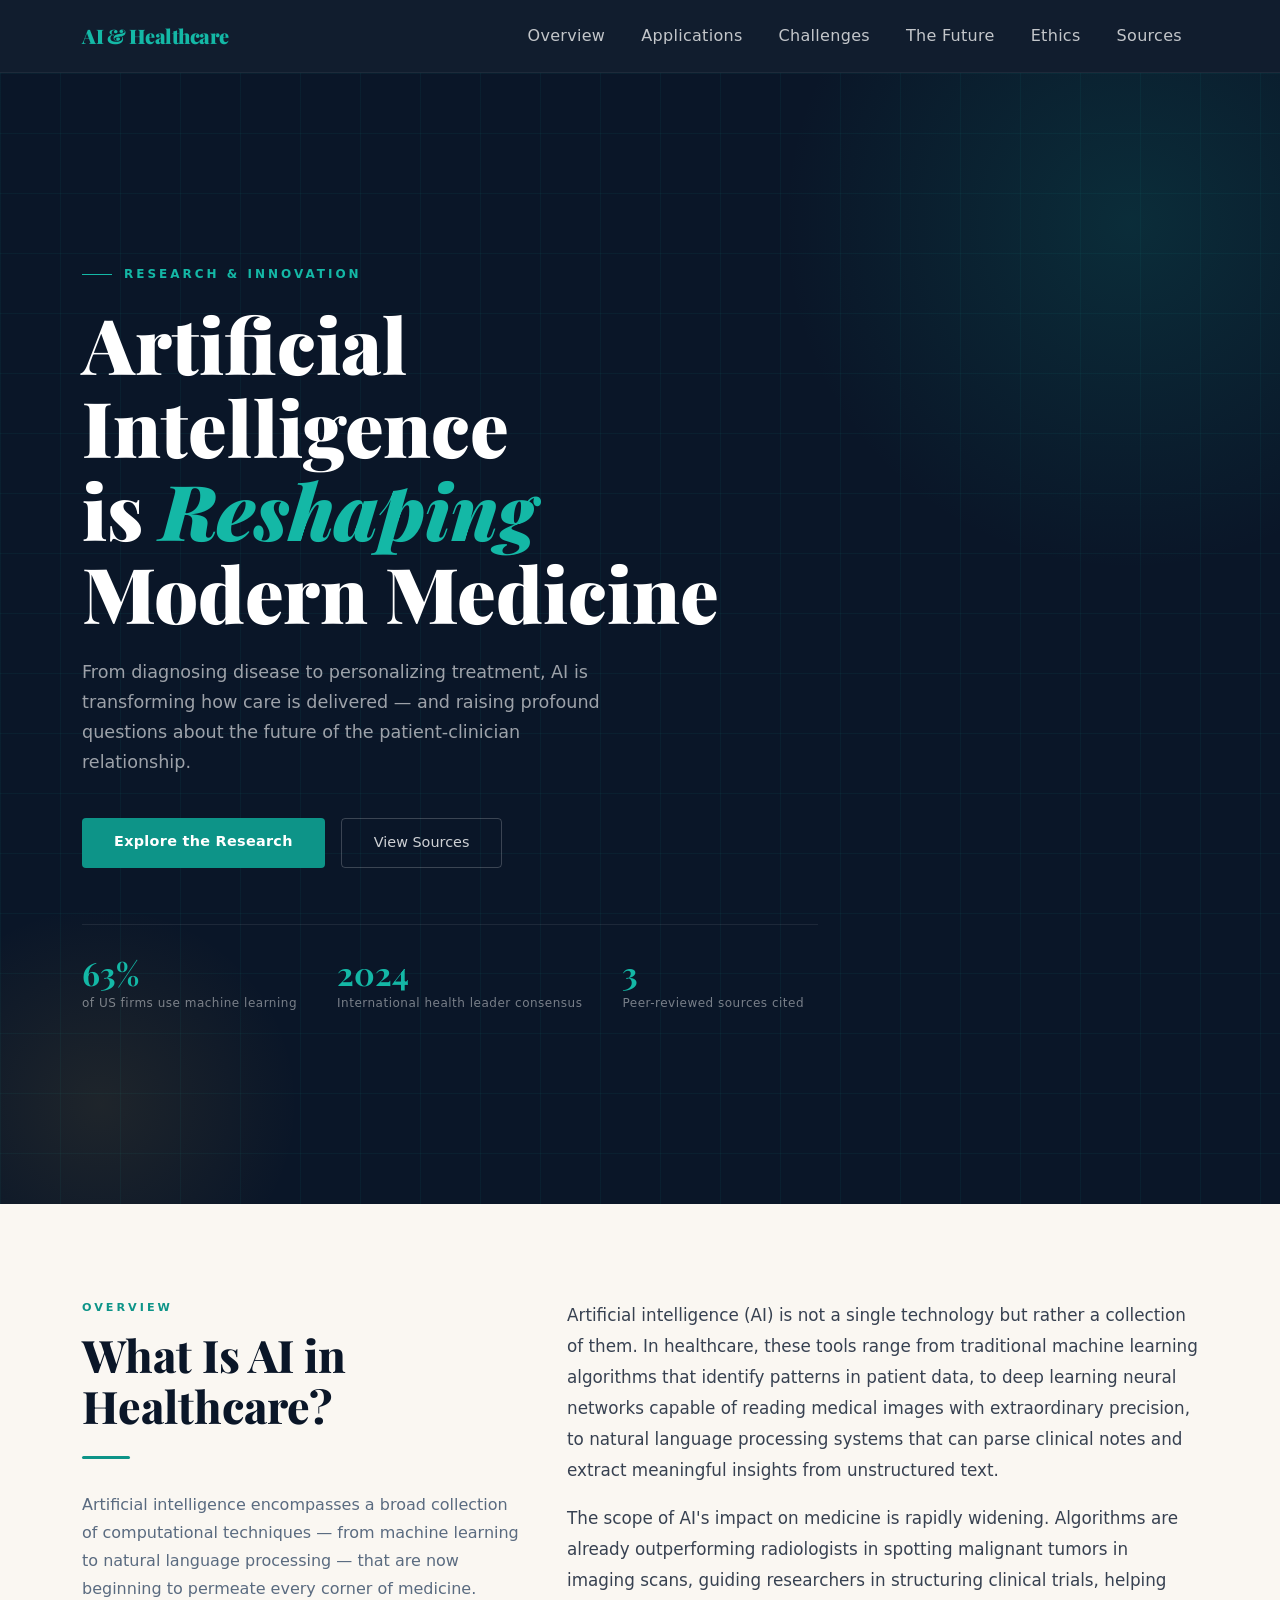
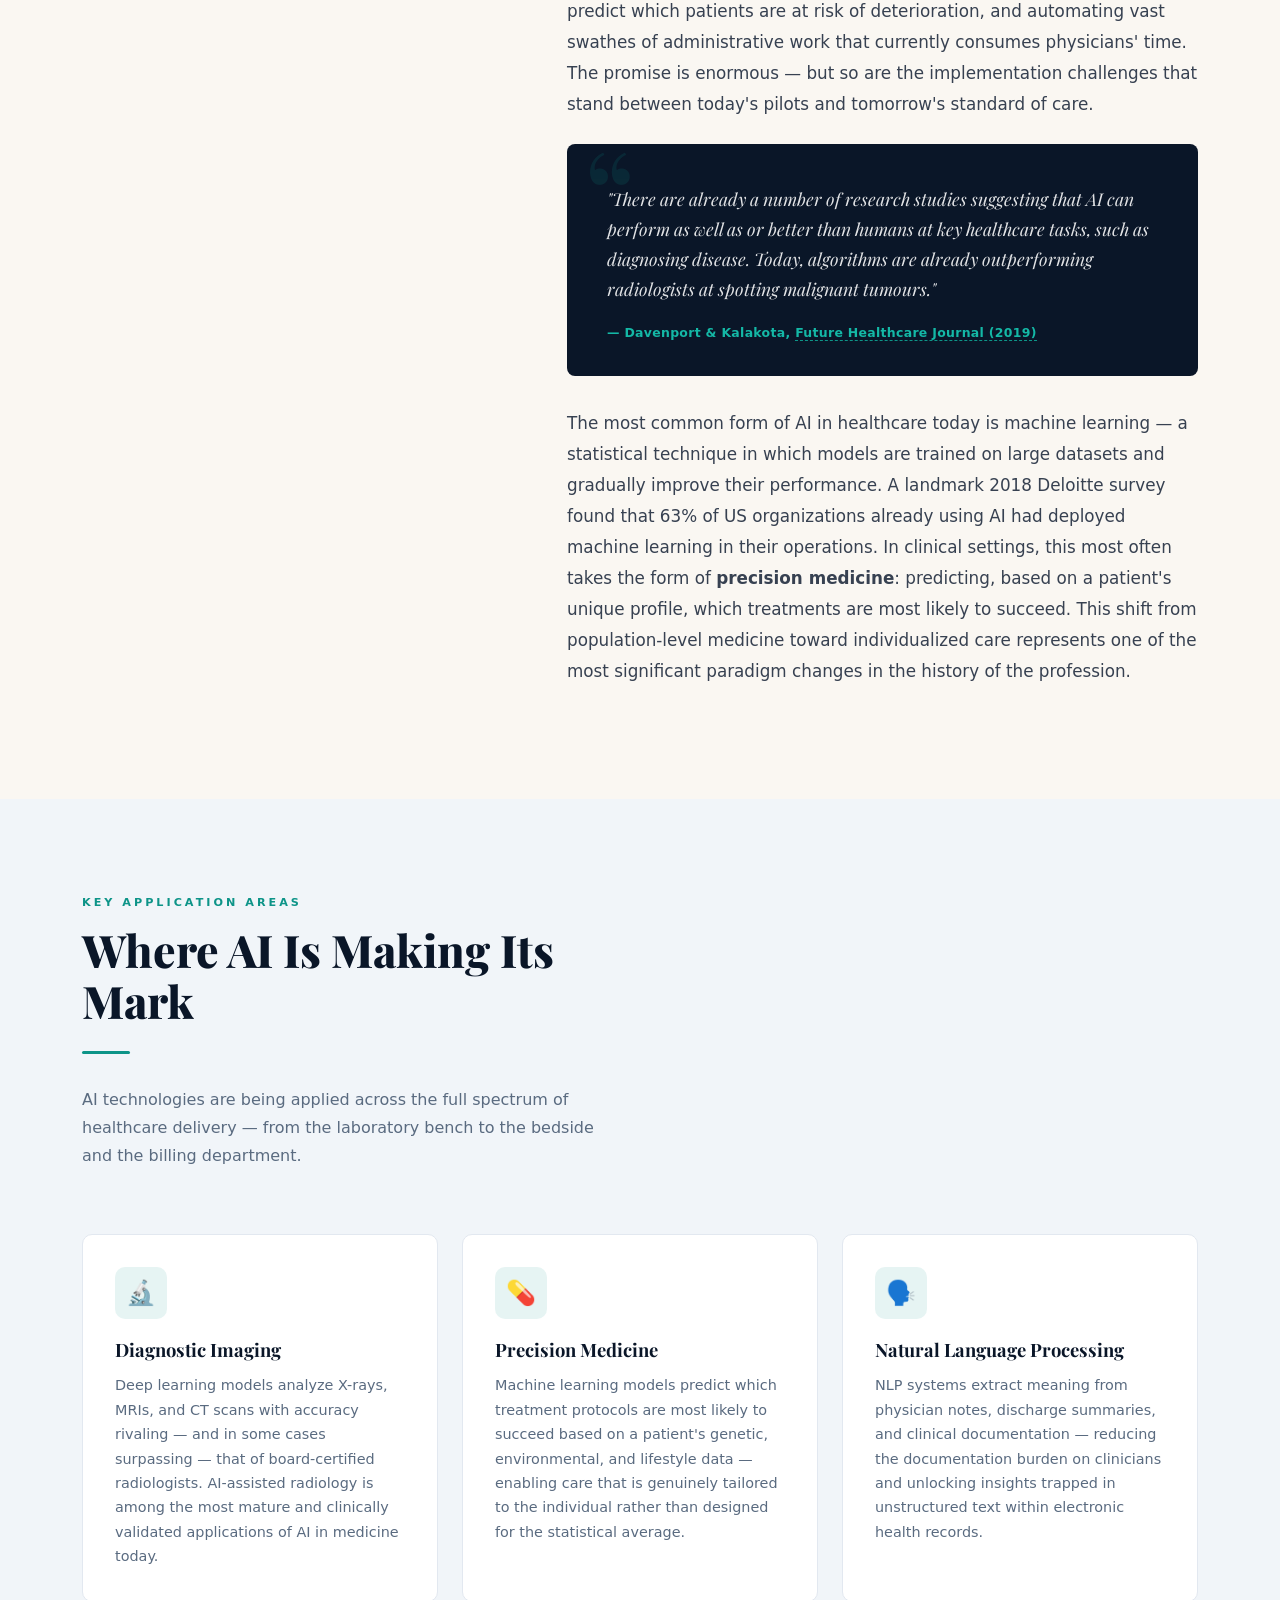
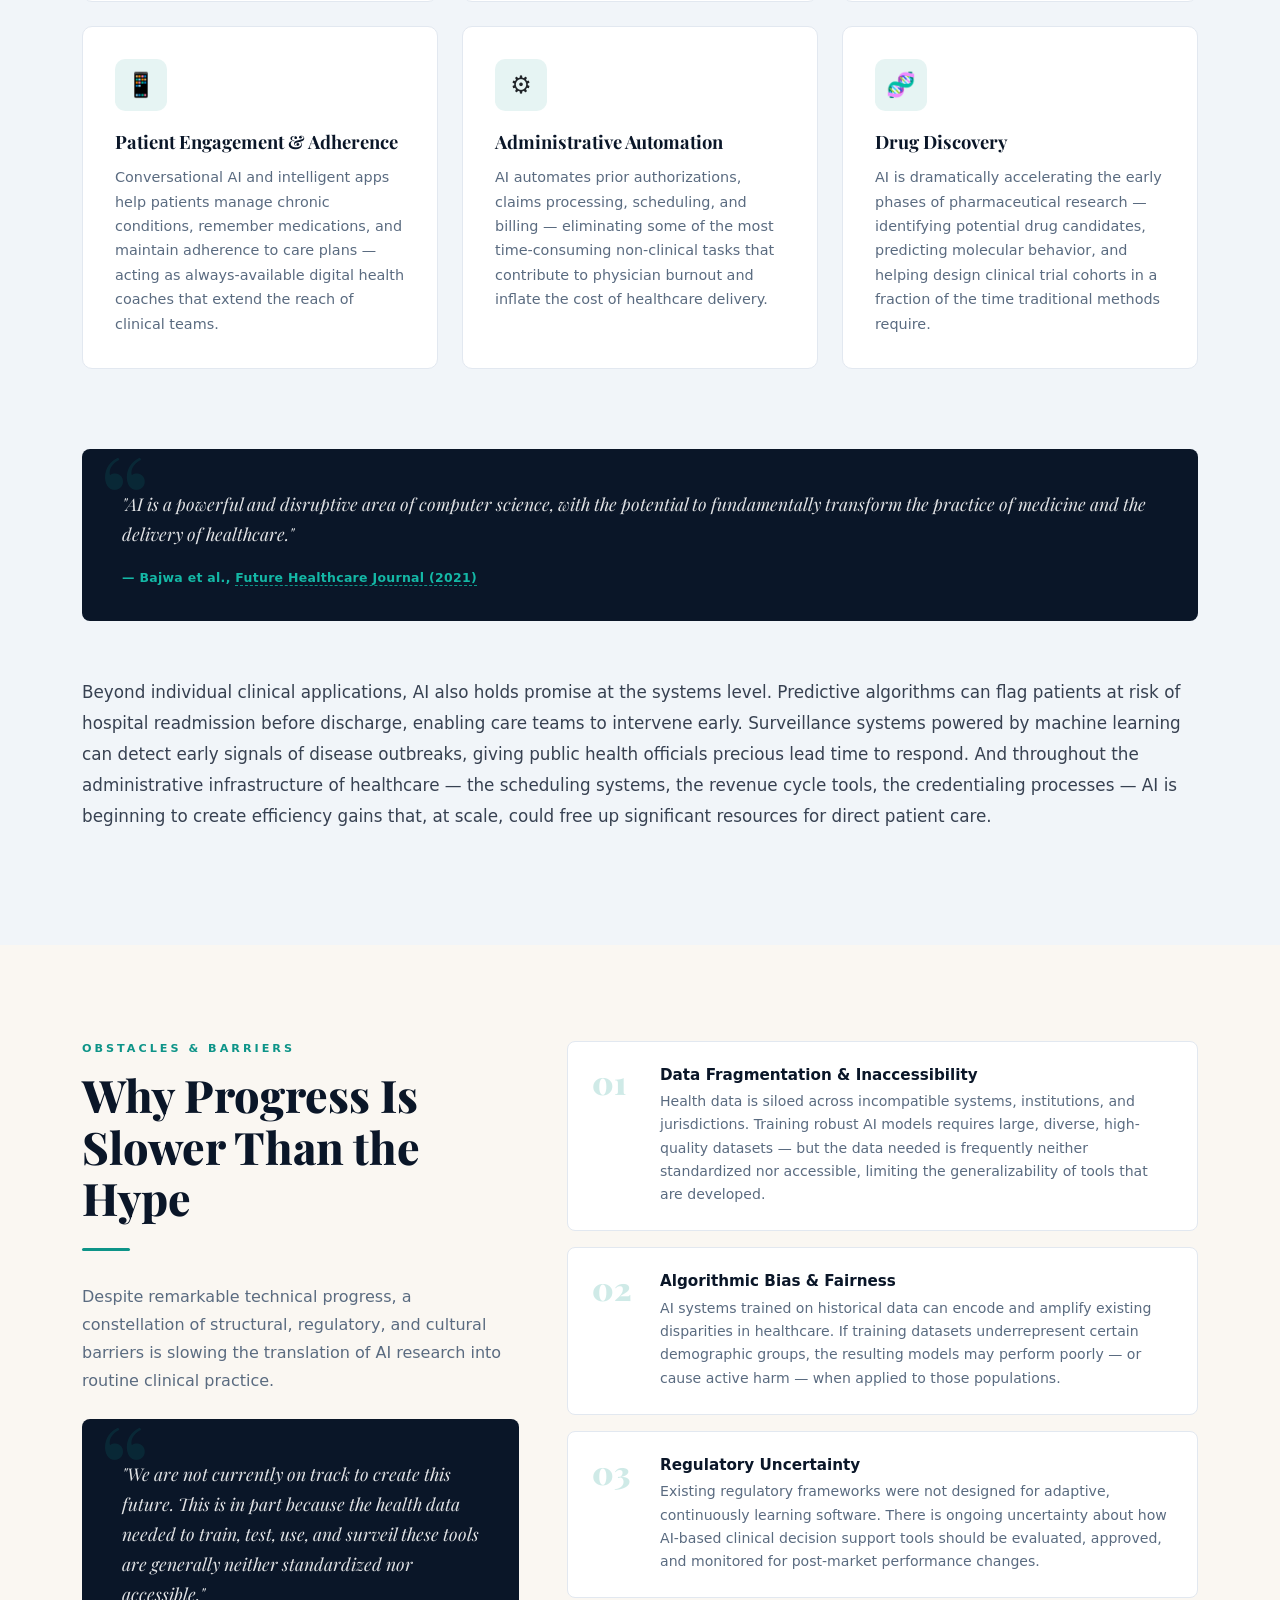
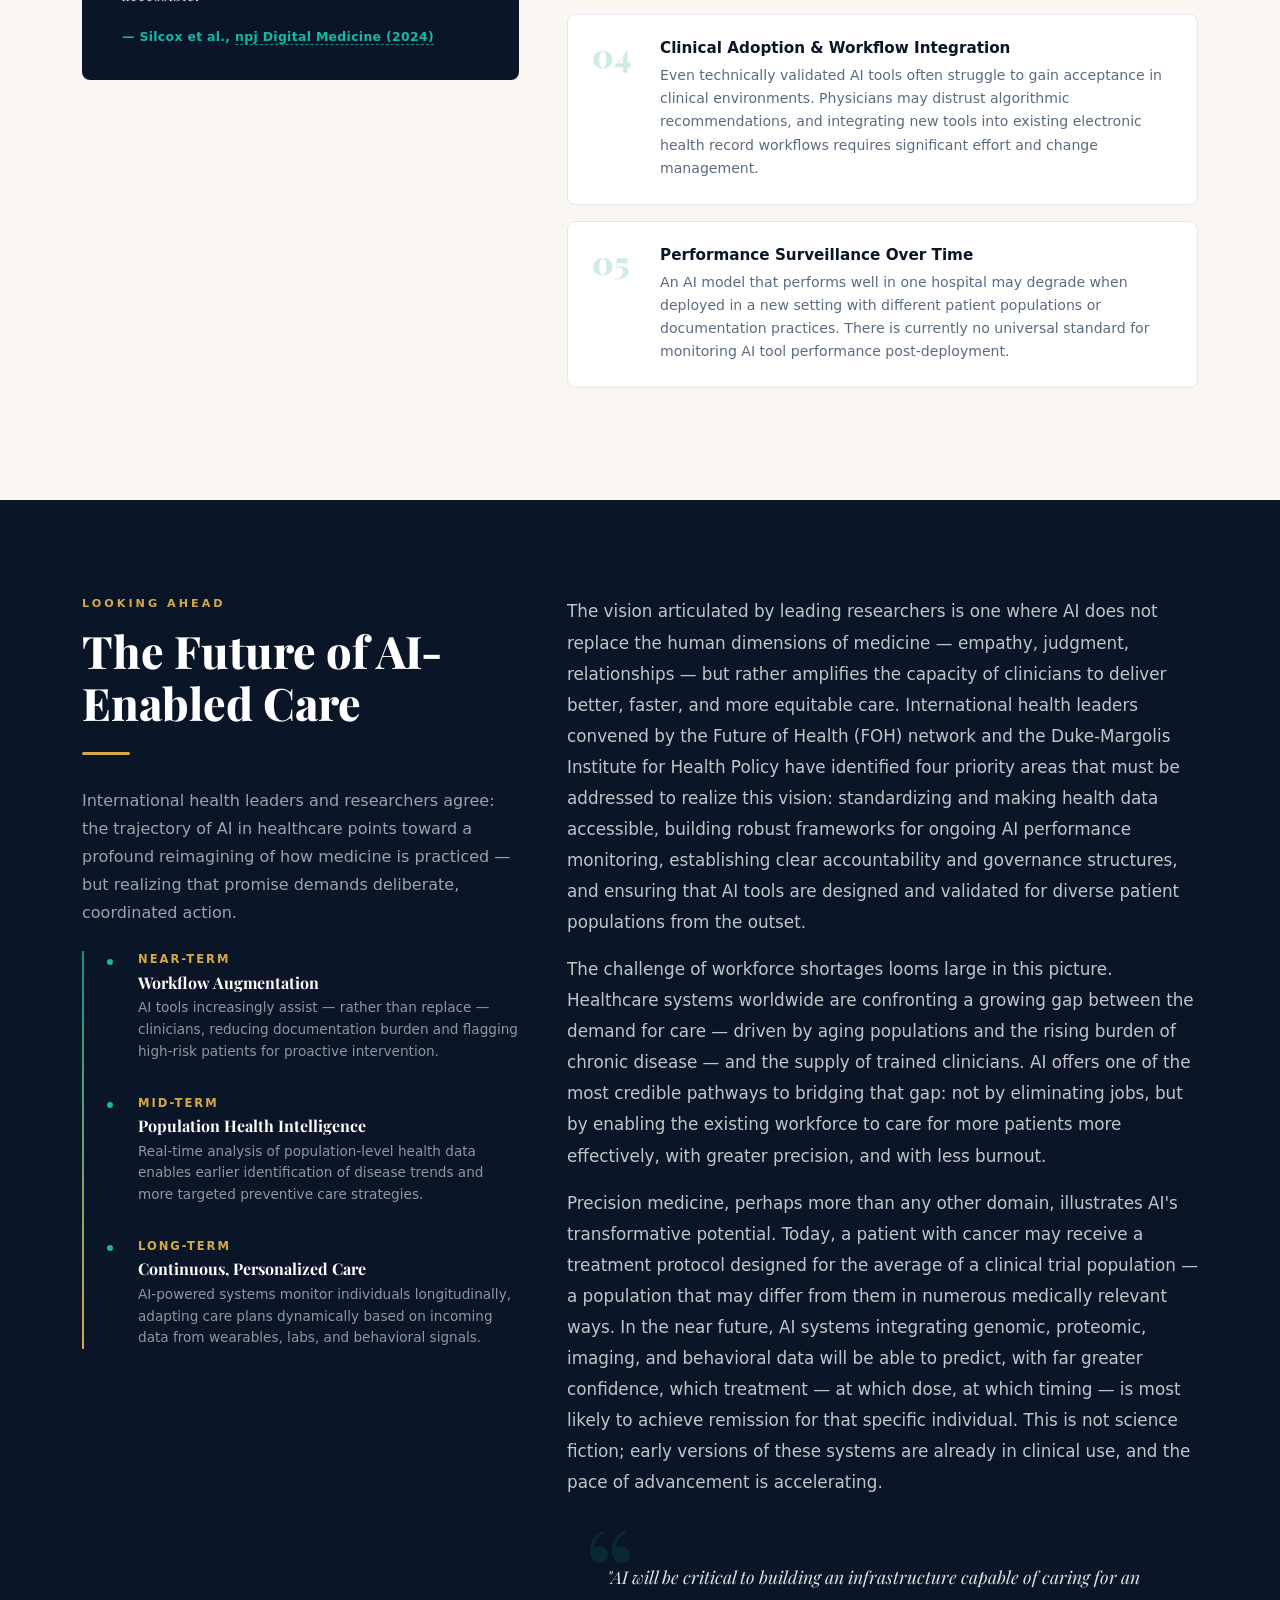
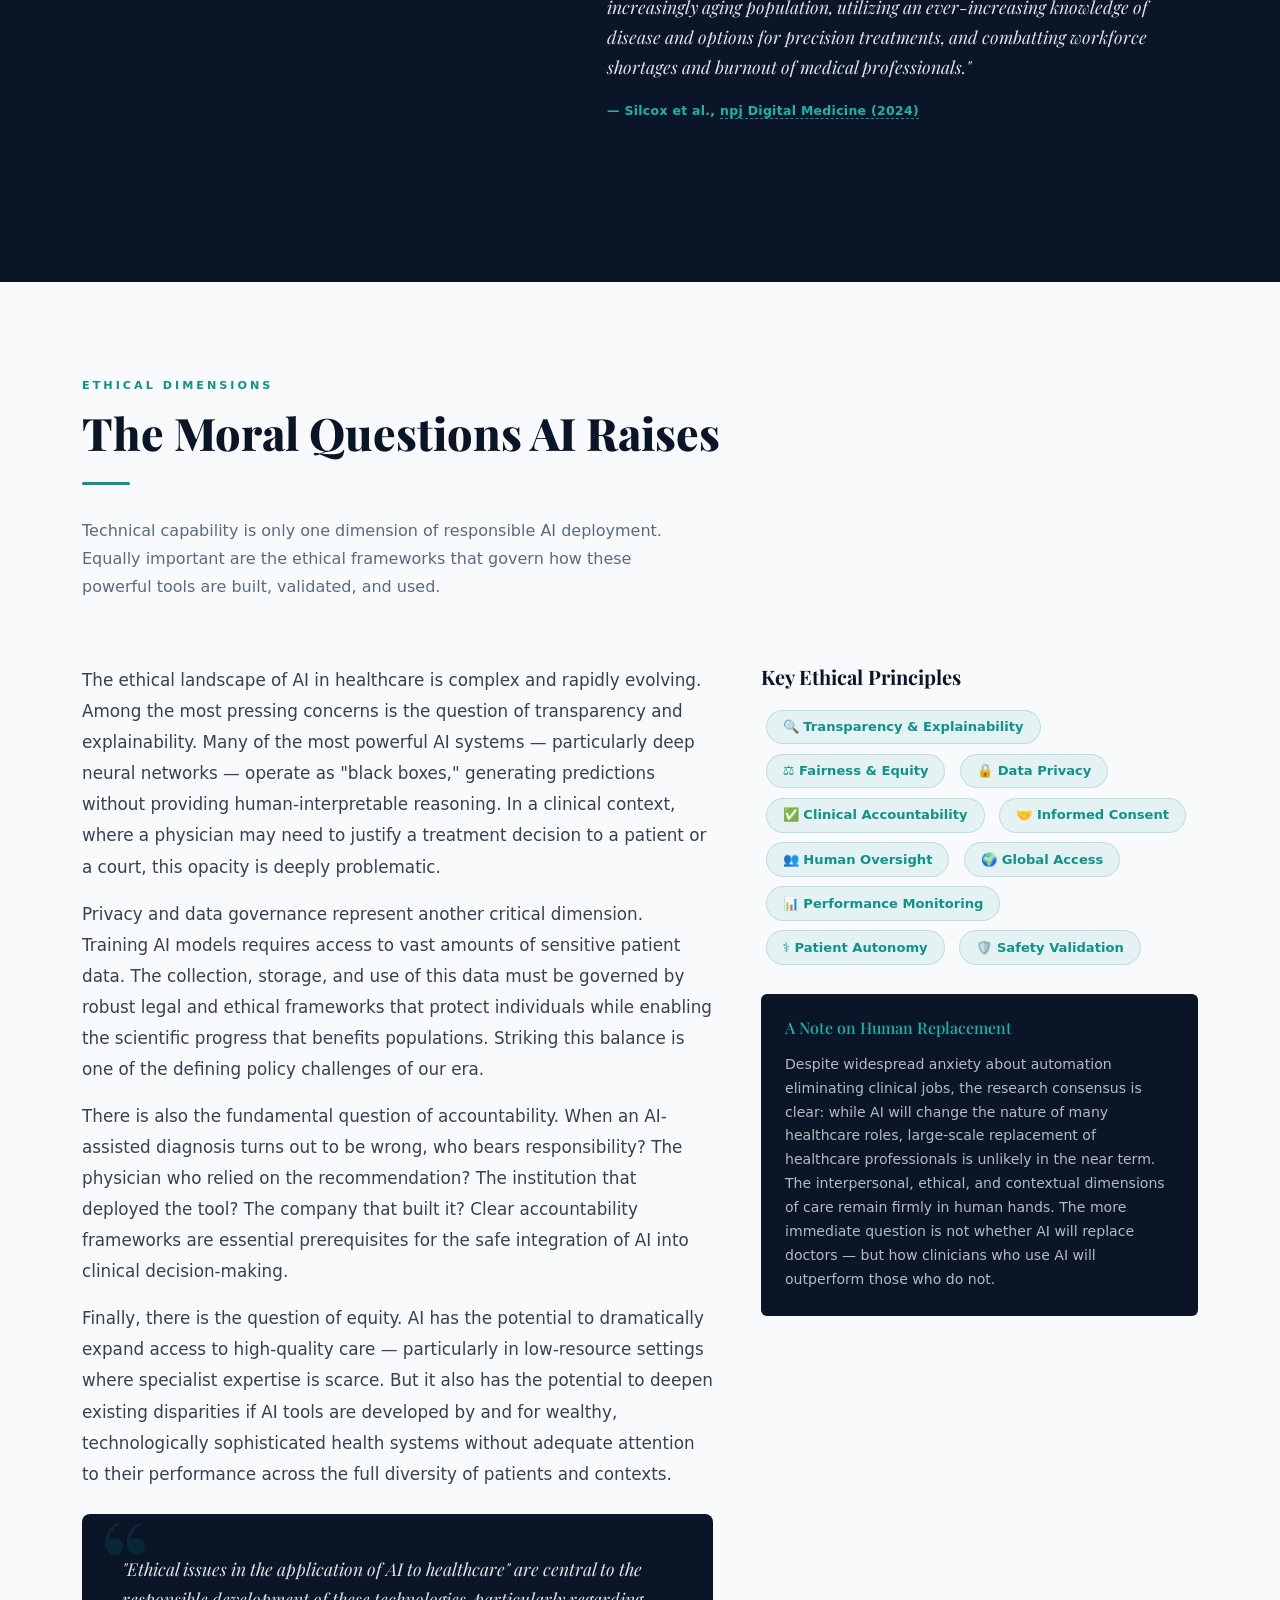
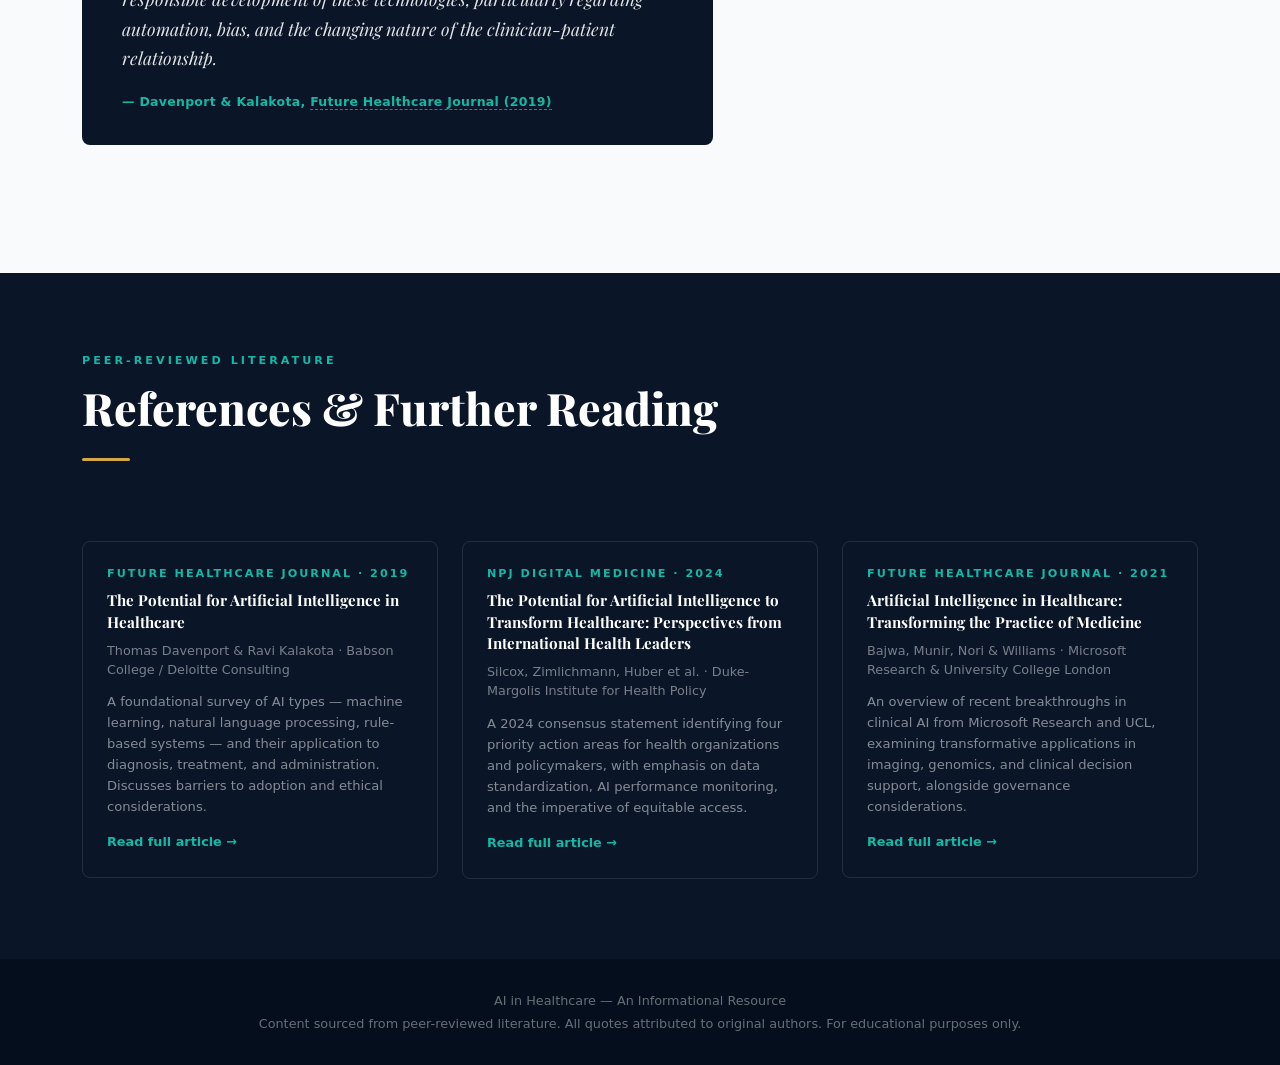
==== commit e56c0132: "removed test" ====
--- a/index.html
+++ b/index.html
@@ -380,7 +380,7 @@
 <!-- ── FOOTER ── -->
 <footer>
   <div class="container">
-    <p class="mb-1">AI in Healthcare — An Informational Resource Test</p>
+    <p class="mb-1">AI in Healthcare — An Informational Resource</p>
     <p class="mb-0">Content sourced from peer-reviewed literature. All quotes attributed to original authors. For educational purposes only.</p>
   </div>
 </footer>
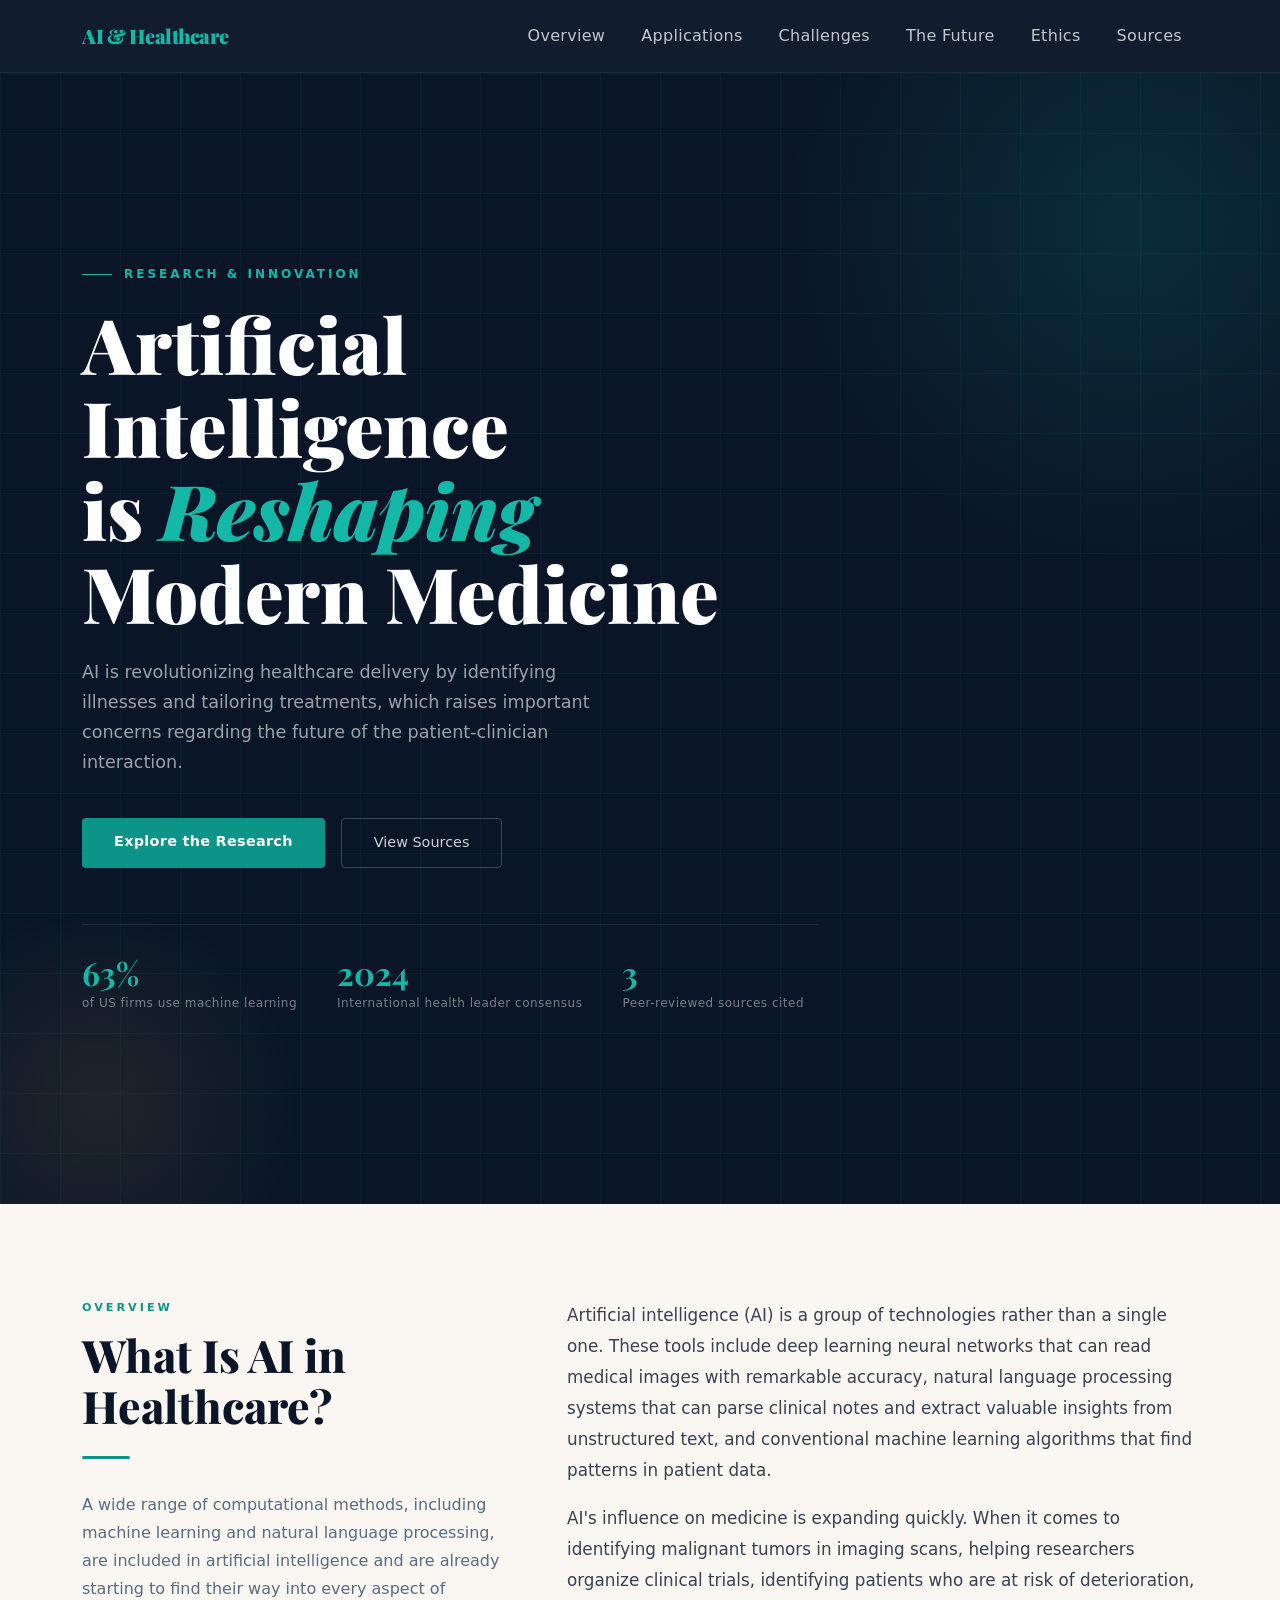
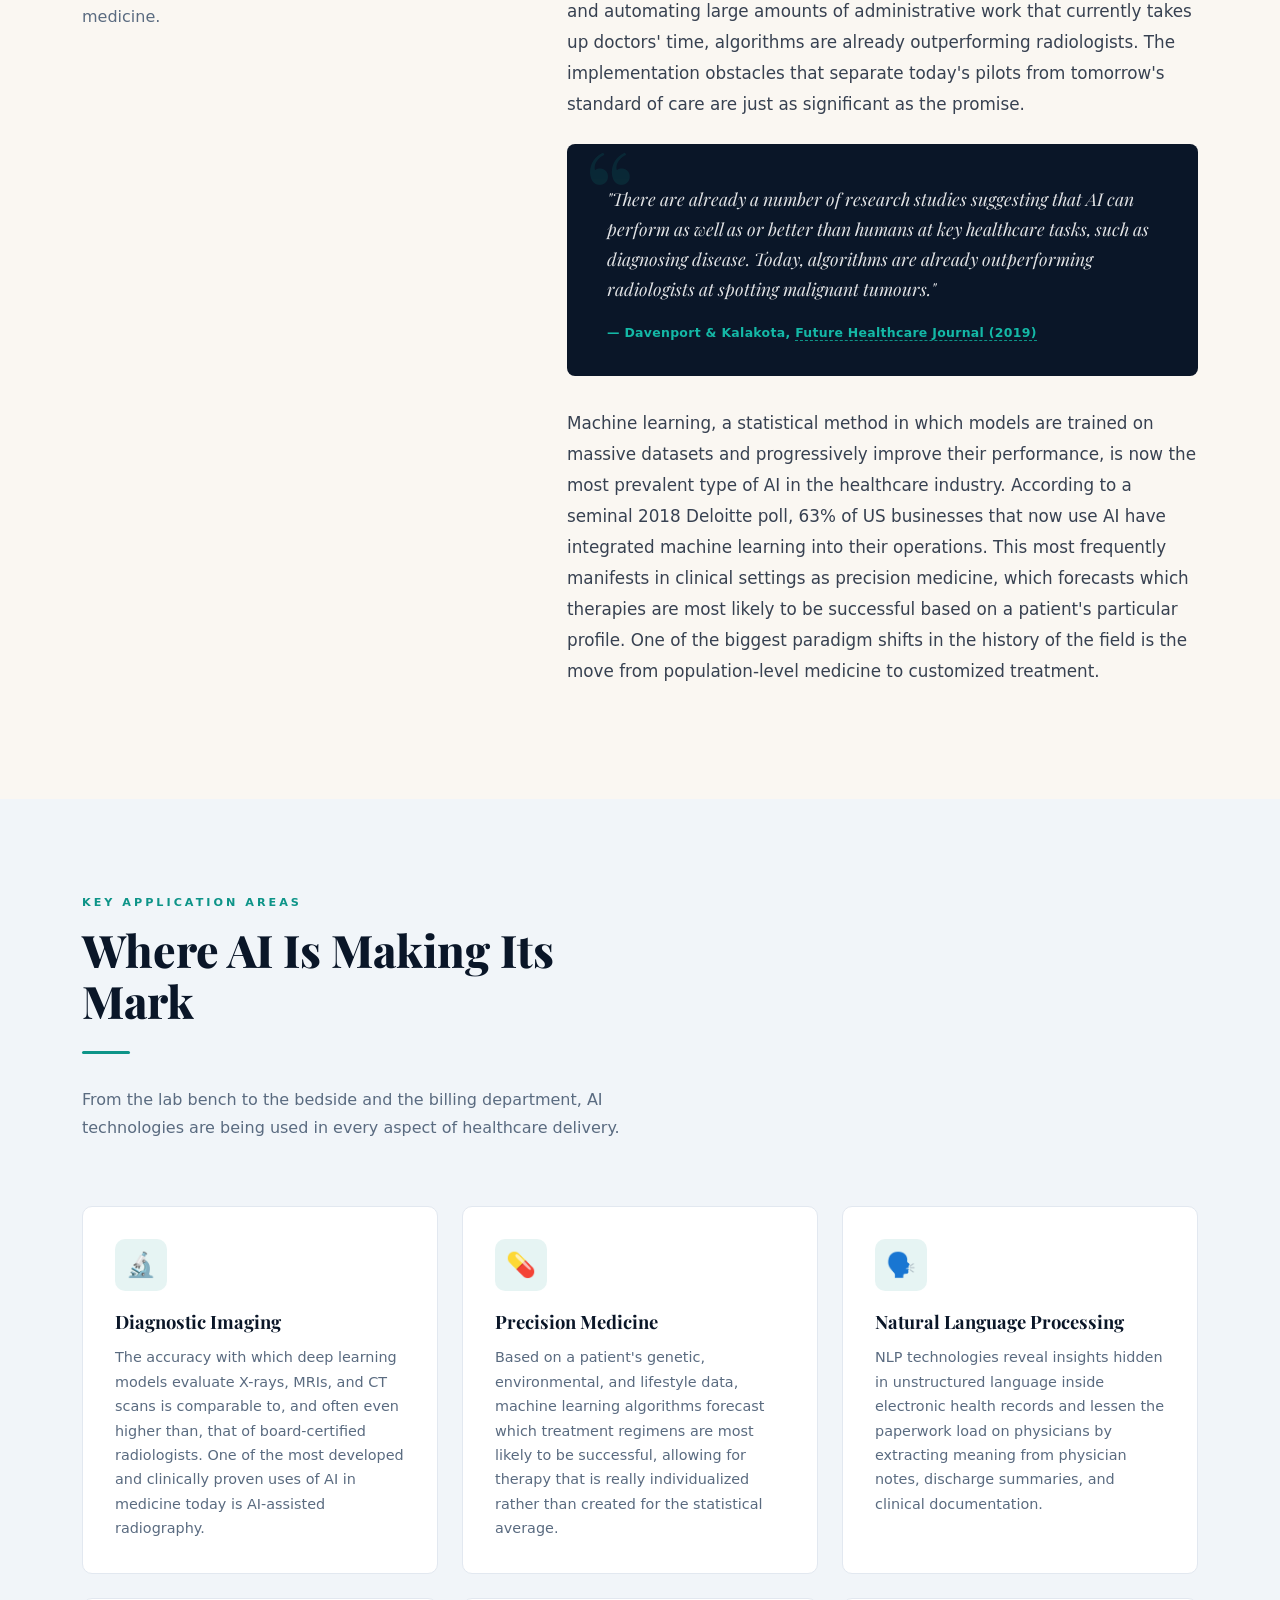
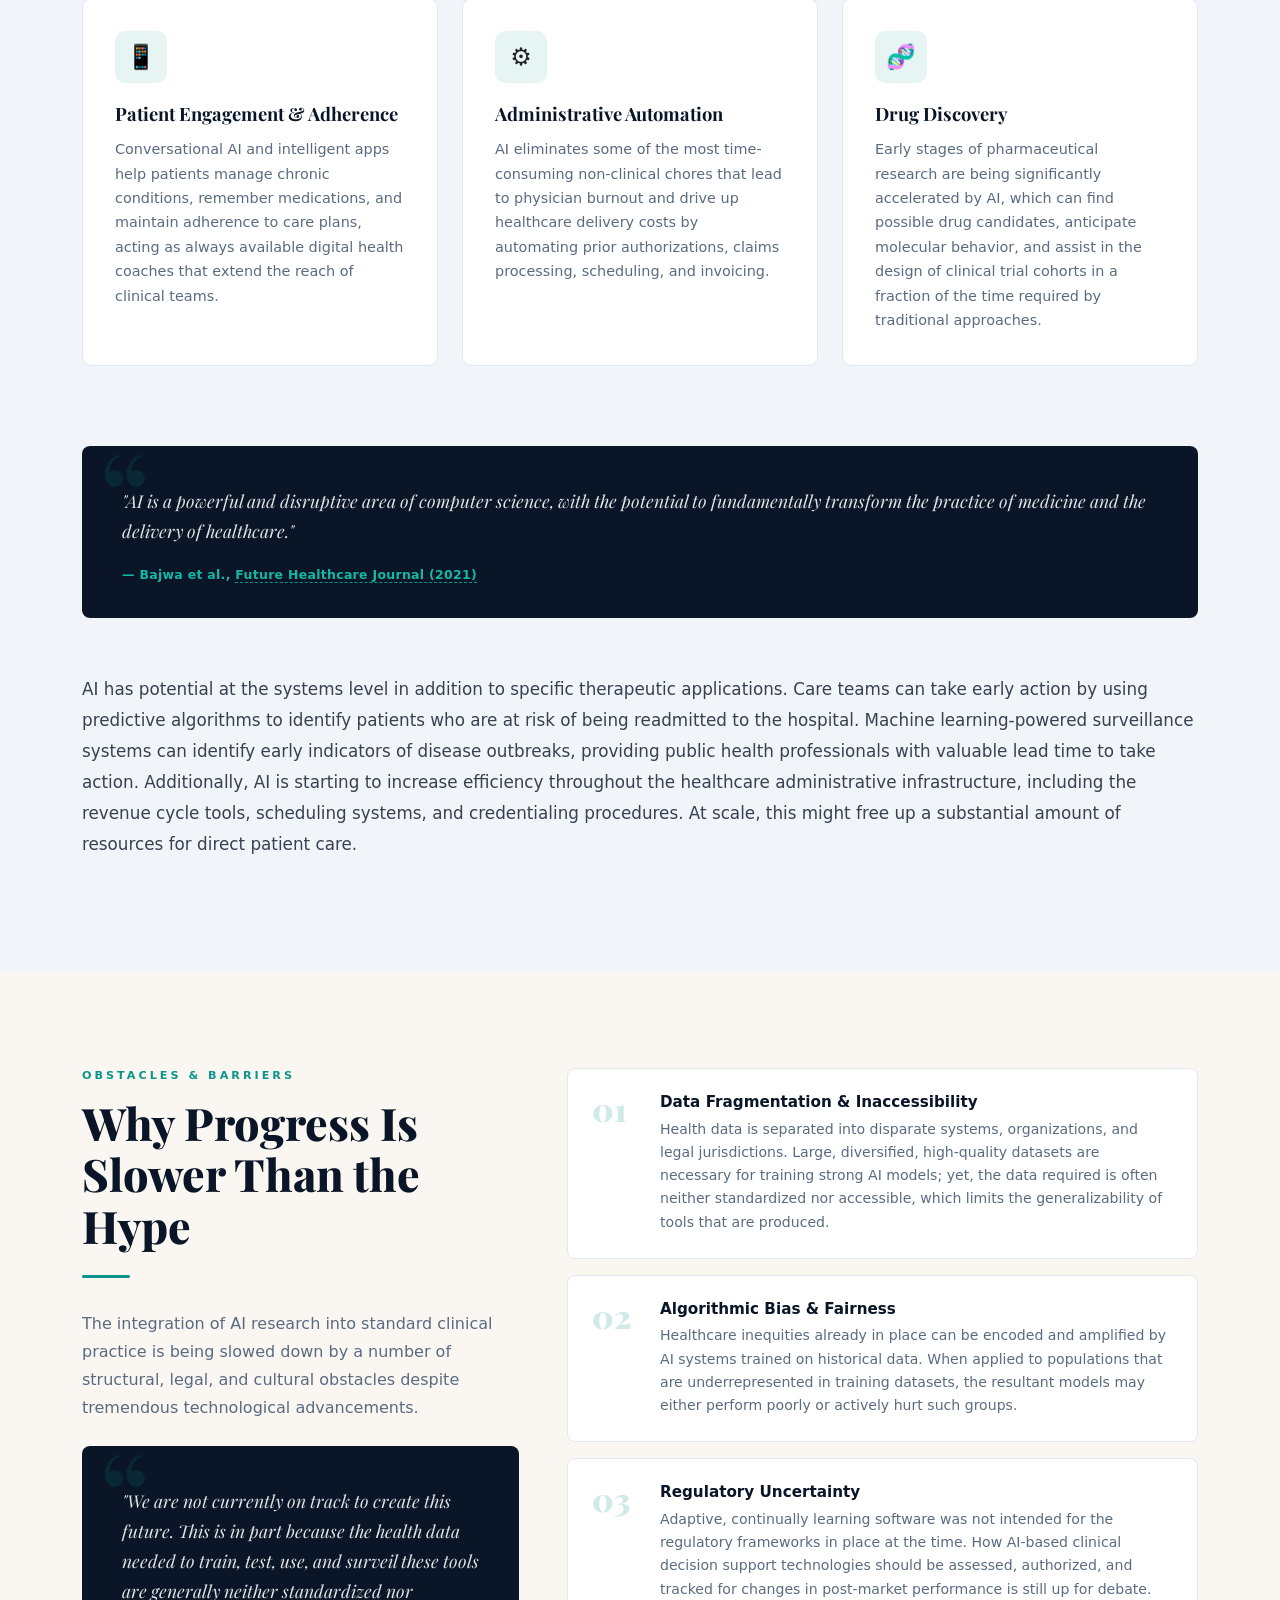
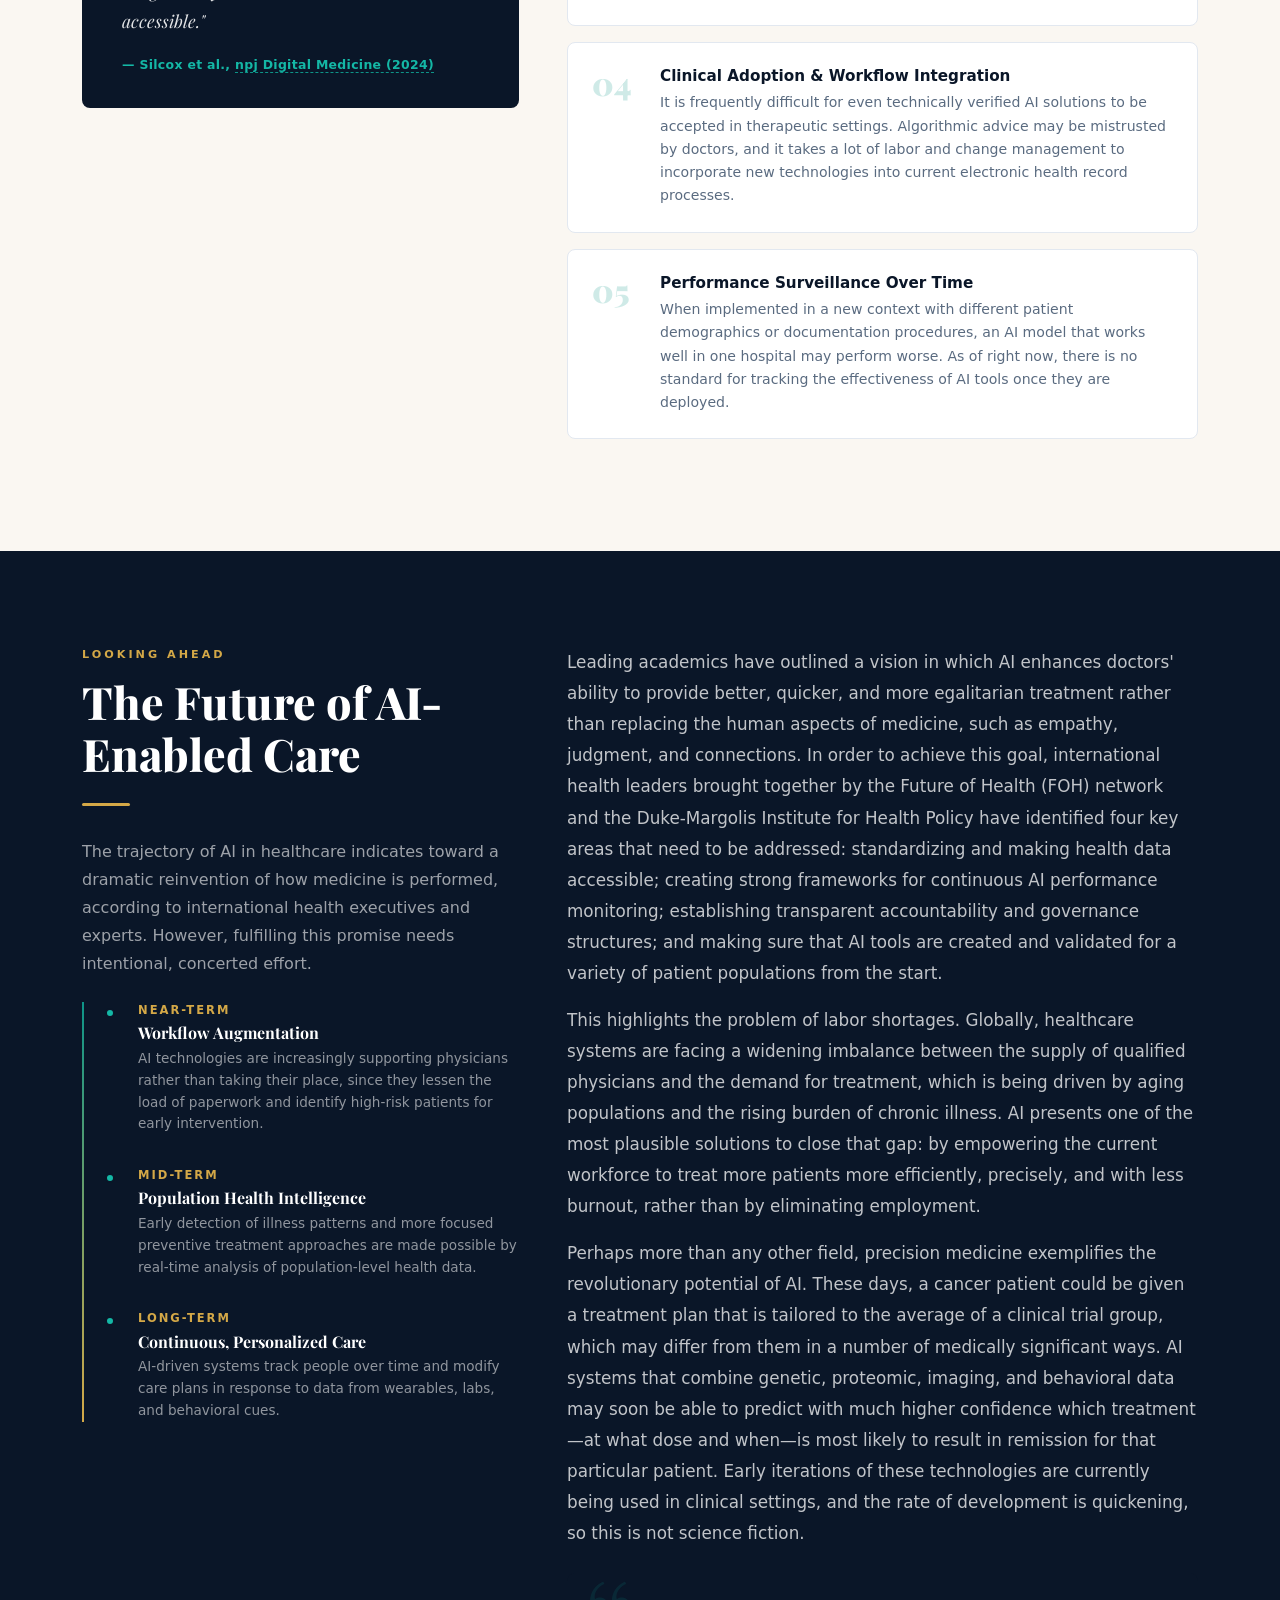
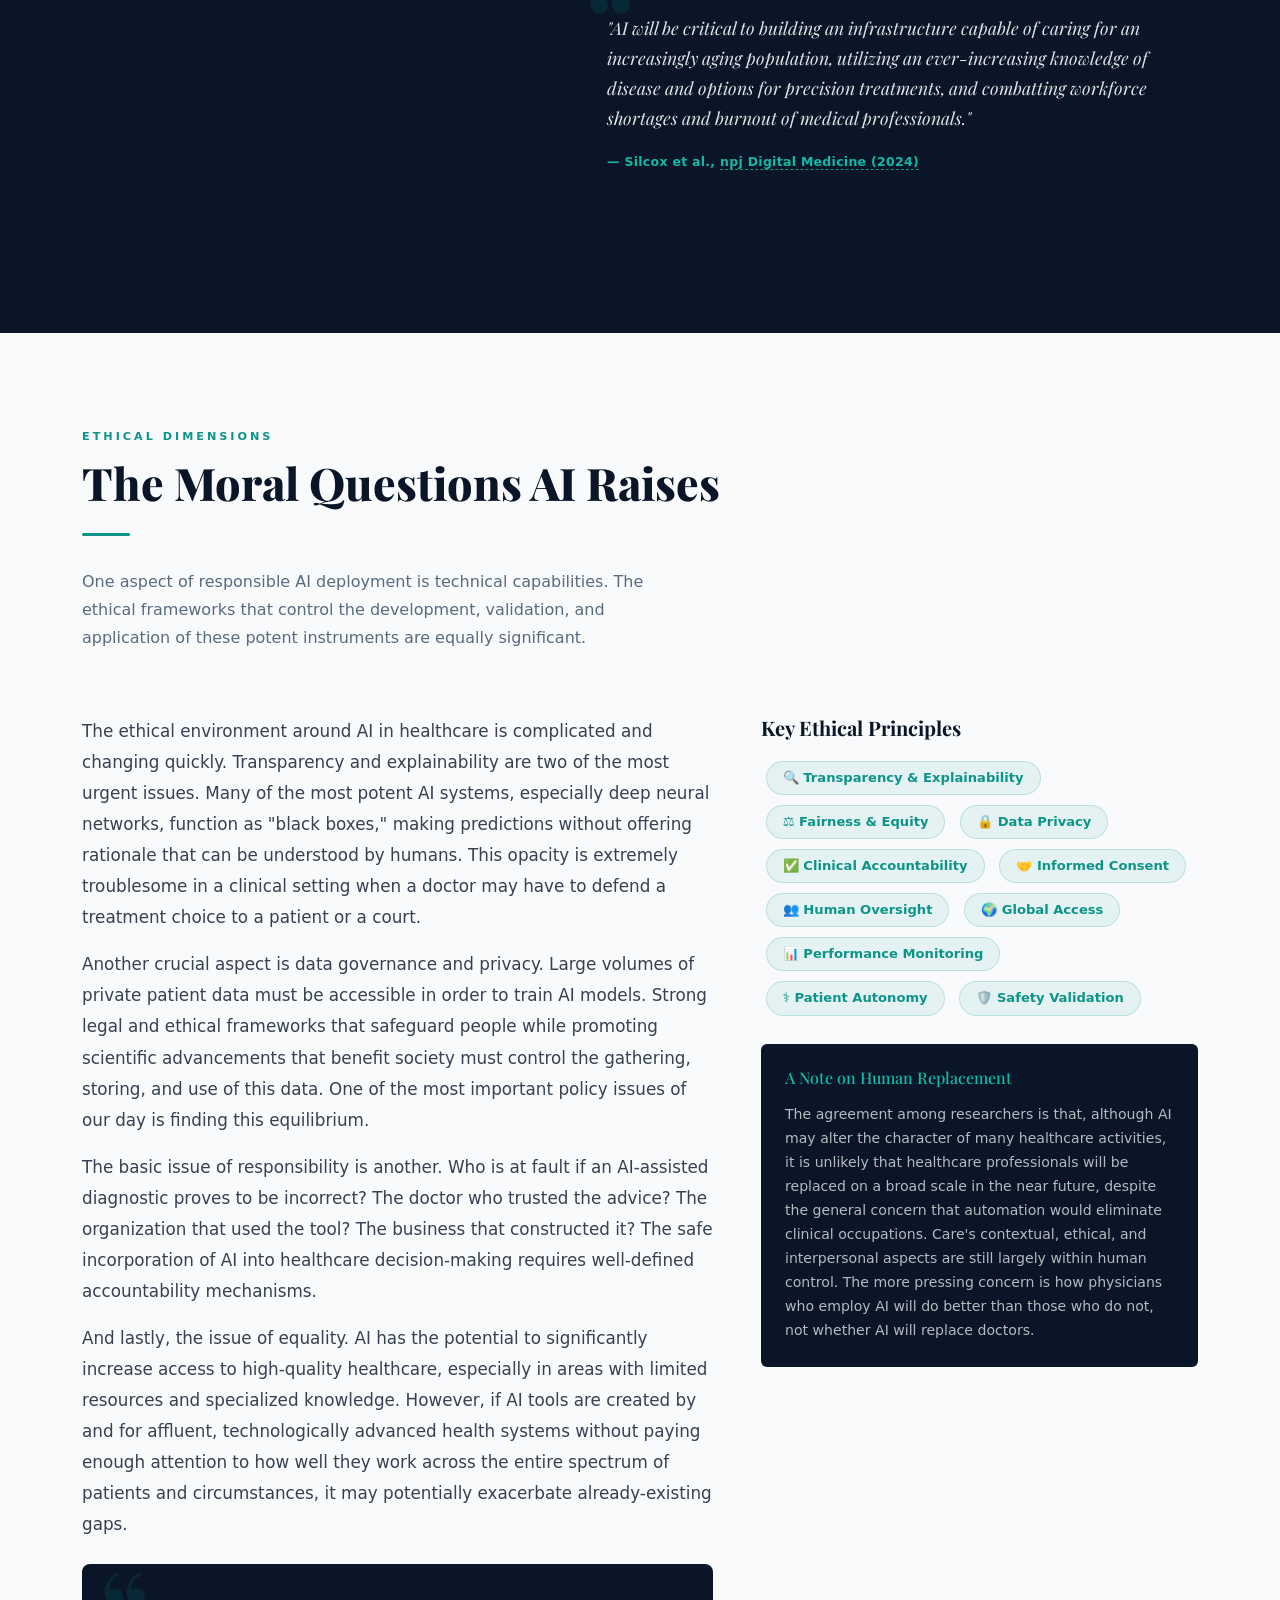
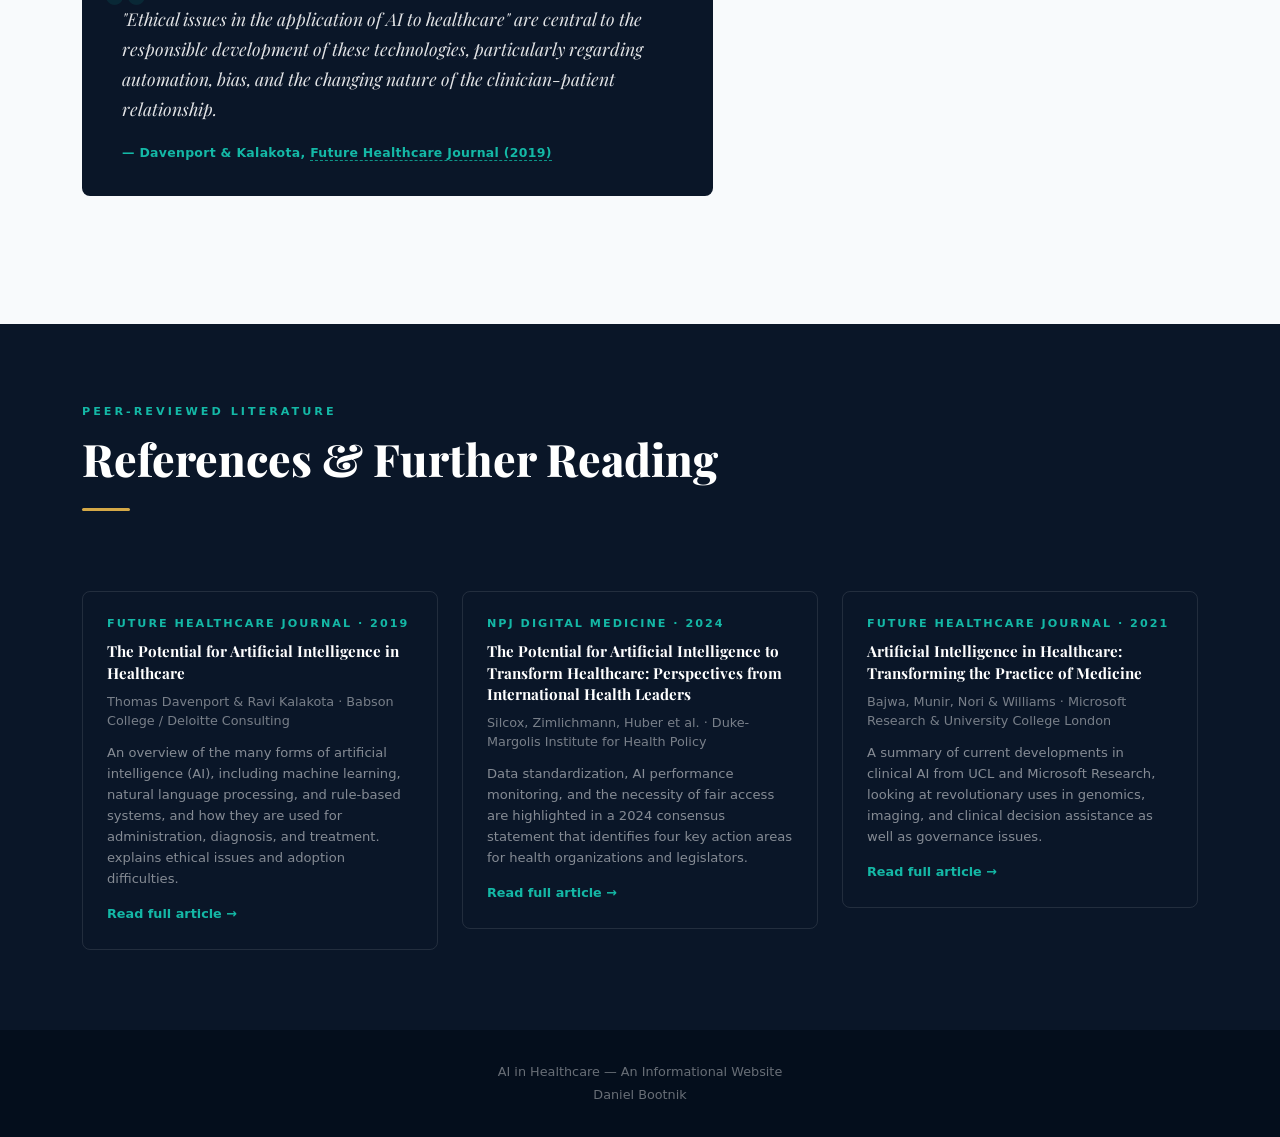
==== commit 56ed977d: "Add files via upload" ====
--- a/index.html
+++ b/index.html
@@ -40,7 +40,7 @@
       <div class="col-lg-8">
         <p class="hero-eyebrow">Research & Innovation</p>
         <h1>Artificial Intelligence<br>is <em>Reshaping</em><br>Modern Medicine</h1>
-        <p class="hero-sub">From diagnosing disease to personalizing treatment, AI is transforming how care is delivered — and raising profound questions about the future of the patient-clinician relationship.</p>
+        <p class="hero-sub">AI is revolutionizing healthcare delivery by identifying illnesses and tailoring treatments, which raises important concerns regarding the future of the patient-clinician interaction.</p>
         <div class="d-flex flex-wrap gap-3">
           <a href="#overview" class="btn-primary-custom">Explore the Research</a>
           <a href="#sources" class="btn-outline-custom">View Sources</a>
@@ -72,14 +72,14 @@
         <p class="section-label">Overview</p>
         <h2 class="section-title">What Is AI in Healthcare?</h2>
         <div class="divider"></div>
-        <p class="section-sub">Artificial intelligence encompasses a broad collection of computational techniques — from machine learning to natural language processing — that are now beginning to permeate every corner of medicine.</p>
+        <p class="section-sub">A wide range of computational methods, including machine learning and natural language processing, are included in artificial intelligence and are already starting to find their way into every aspect of medicine.</p>
       </div>
       <div class="col-lg-7 fade-up fade-up-delay-1">
         <p class="intro-body">
-          Artificial intelligence (AI) is not a single technology but rather a collection of them. In healthcare, these tools range from traditional machine learning algorithms that identify patterns in patient data, to deep learning neural networks capable of reading medical images with extraordinary precision, to natural language processing systems that can parse clinical notes and extract meaningful insights from unstructured text.
-        </p>
-        <p class="intro-body mt-3">
-          The scope of AI's impact on medicine is rapidly widening. Algorithms are already outperforming radiologists in spotting malignant tumors in imaging scans, guiding researchers in structuring clinical trials, helping predict which patients are at risk of deterioration, and automating vast swathes of administrative work that currently consumes physicians' time. The promise is enormous — but so are the implementation challenges that stand between today's pilots and tomorrow's standard of care.
+          Artificial intelligence (AI) is a group of technologies rather than a single one. These tools include deep learning neural networks that can read medical images with remarkable accuracy, natural language processing systems that can parse clinical notes and extract valuable insights from unstructured text, and conventional machine learning algorithms that find patterns in patient data.
+        </p>
+        <p class="intro-body mt-3">
+          AI's influence on medicine is expanding quickly. When it comes to identifying malignant tumors in imaging scans, helping researchers organize clinical trials, identifying patients who are at risk of deterioration, and automating large amounts of administrative work that currently takes up doctors' time, algorithms are already outperforming radiologists. The implementation obstacles that separate today's pilots from tomorrow's standard of care are just as significant as the promise.
         </p>
 
         <div class="research-quote mt-4">
@@ -88,7 +88,7 @@
         </div>
 
         <p class="intro-body mt-3">
-          The most common form of AI in healthcare today is machine learning — a statistical technique in which models are trained on large datasets and gradually improve their performance. A landmark 2018 Deloitte survey found that 63% of US organizations already using AI had deployed machine learning in their operations. In clinical settings, this most often takes the form of <strong>precision medicine</strong>: predicting, based on a patient's unique profile, which treatments are most likely to succeed. This shift from population-level medicine toward individualized care represents one of the most significant paradigm changes in the history of the profession.
+          Machine learning, a statistical method in which models are trained on massive datasets and progressively improve their performance, is now the most prevalent type of AI in the healthcare industry. According to a seminal 2018 Deloitte poll, 63% of US businesses that now use AI have integrated machine learning into their operations. This most frequently manifests in clinical settings as precision medicine, which forecasts which therapies are most likely to be successful based on a patient's particular profile. One of the biggest paradigm shifts in the history of the field is the move from population-level medicine to customized treatment.
         </p>
       </div>
     </div>
@@ -103,7 +103,7 @@
         <p class="section-label">Key Application Areas</p>
         <h2 class="section-title">Where AI Is Making Its Mark</h2>
         <div class="divider"></div>
-        <p class="section-sub">AI technologies are being applied across the full spectrum of healthcare delivery — from the laboratory bench to the bedside and the billing department.</p>
+        <p class="section-sub">From the lab bench to the bedside and the billing department, AI technologies are being used in every aspect of healthcare delivery.</p>
       </div>
     </div>
 
@@ -112,42 +112,42 @@
         <div class="app-card">
           <div class="app-icon">🔬</div>
           <h5>Diagnostic Imaging</h5>
-          <p>Deep learning models analyze X-rays, MRIs, and CT scans with accuracy rivaling — and in some cases surpassing — that of board-certified radiologists. AI-assisted radiology is among the most mature and clinically validated applications of AI in medicine today.</p>
+          <p>The accuracy with which deep learning models evaluate X-rays, MRIs, and CT scans is comparable to, and often even higher than, that of board-certified radiologists. One of the most developed and clinically proven uses of AI in medicine today is AI-assisted radiography.</p>
         </div>
       </div>
       <div class="col-md-6 col-lg-4 fade-up fade-up-delay-1">
         <div class="app-card">
           <div class="app-icon">💊</div>
           <h5>Precision Medicine</h5>
-          <p>Machine learning models predict which treatment protocols are most likely to succeed based on a patient's genetic, environmental, and lifestyle data — enabling care that is genuinely tailored to the individual rather than designed for the statistical average.</p>
+          <p>Based on a patient's genetic, environmental, and lifestyle data, machine learning algorithms forecast which treatment regimens are most likely to be successful, allowing for therapy that is really individualized rather than created for the statistical average.</p>
         </div>
       </div>
       <div class="col-md-6 col-lg-4 fade-up fade-up-delay-2">
         <div class="app-card">
           <div class="app-icon">🗣️</div>
           <h5>Natural Language Processing</h5>
-          <p>NLP systems extract meaning from physician notes, discharge summaries, and clinical documentation — reducing the documentation burden on clinicians and unlocking insights trapped in unstructured text within electronic health records.</p>
+          <p>NLP technologies reveal insights hidden in unstructured language inside electronic health records and lessen the paperwork load on physicians by extracting meaning from physician notes, discharge summaries, and clinical documentation.</p>
         </div>
       </div>
       <div class="col-md-6 col-lg-4 fade-up fade-up-delay-1">
         <div class="app-card">
           <div class="app-icon">📱</div>
           <h5>Patient Engagement &amp; Adherence</h5>
-          <p>Conversational AI and intelligent apps help patients manage chronic conditions, remember medications, and maintain adherence to care plans — acting as always-available digital health coaches that extend the reach of clinical teams.</p>
+          <p>Conversational AI and intelligent apps help patients manage chronic conditions, remember medications, and maintain adherence to care plans, acting as always available digital health coaches that extend the reach of clinical teams.</p>
         </div>
       </div>
       <div class="col-md-6 col-lg-4 fade-up fade-up-delay-2">
         <div class="app-card">
           <div class="app-icon">⚙️</div>
           <h5>Administrative Automation</h5>
-          <p>AI automates prior authorizations, claims processing, scheduling, and billing — eliminating some of the most time-consuming non-clinical tasks that contribute to physician burnout and inflate the cost of healthcare delivery.</p>
+          <p>AI eliminates some of the most time-consuming non-clinical chores that lead to physician burnout and drive up healthcare delivery costs by automating prior authorizations, claims processing, scheduling, and invoicing.</p>
         </div>
       </div>
       <div class="col-md-6 col-lg-4 fade-up fade-up-delay-3">
         <div class="app-card">
           <div class="app-icon">🧬</div>
           <h5>Drug Discovery</h5>
-          <p>AI is dramatically accelerating the early phases of pharmaceutical research — identifying potential drug candidates, predicting molecular behavior, and helping design clinical trial cohorts in a fraction of the time traditional methods require.</p>
+          <p>Early stages of pharmaceutical research are being significantly accelerated by AI, which can find possible drug candidates, anticipate molecular behavior, and assist in the design of clinical trial cohorts in a fraction of the time required by traditional approaches.</p>
         </div>
       </div>
     </div>
@@ -164,7 +164,7 @@
     <div class="row mt-4 fade-up">
       <div class="col-12">
         <p class="intro-body">
-          Beyond individual clinical applications, AI also holds promise at the systems level. Predictive algorithms can flag patients at risk of hospital readmission before discharge, enabling care teams to intervene early. Surveillance systems powered by machine learning can detect early signals of disease outbreaks, giving public health officials precious lead time to respond. And throughout the administrative infrastructure of healthcare — the scheduling systems, the revenue cycle tools, the credentialing processes — AI is beginning to create efficiency gains that, at scale, could free up significant resources for direct patient care.
+          AI has potential at the systems level in addition to specific therapeutic applications. Care teams can take early action by using predictive algorithms to identify patients who are at risk of being readmitted to the hospital. Machine learning-powered surveillance systems can identify early indicators of disease outbreaks, providing public health professionals with valuable lead time to take action. Additionally, AI is starting to increase efficiency throughout the healthcare administrative infrastructure, including the revenue cycle tools, scheduling systems, and credentialing procedures. At scale, this might free up a substantial amount of resources for direct patient care.
         </p>
       </div>
     </div>
@@ -179,7 +179,7 @@
         <p class="section-label">Obstacles &amp; Barriers</p>
         <h2 class="section-title">Why Progress Is Slower Than the Hype</h2>
         <div class="divider"></div>
-        <p class="section-sub">Despite remarkable technical progress, a constellation of structural, regulatory, and cultural barriers is slowing the translation of AI research into routine clinical practice.</p>
+        <p class="section-sub">The integration of AI research into standard clinical practice is being slowed down by a number of structural, legal, and cultural obstacles despite tremendous technological advancements.</p>
 
         <div class="research-quote mt-4">
           <p>"We are not currently on track to create this future. This is in part because the health data needed to train, test, use, and surveil these tools are generally neither standardized nor accessible."</p>
@@ -192,35 +192,35 @@
           <div class="challenge-num">01</div>
           <div class="challenge-text">
             <h6>Data Fragmentation &amp; Inaccessibility</h6>
-            <p>Health data is siloed across incompatible systems, institutions, and jurisdictions. Training robust AI models requires large, diverse, high-quality datasets — but the data needed is frequently neither standardized nor accessible, limiting the generalizability of tools that are developed.</p>
+            <p>Health data is separated into disparate systems, organizations, and legal jurisdictions. Large, diversified, high-quality datasets are necessary for training strong AI models; yet, the data required is often neither standardized nor accessible, which limits the generalizability of tools that are produced.</p>
           </div>
         </div>
         <div class="challenge-item">
           <div class="challenge-num">02</div>
           <div class="challenge-text">
             <h6>Algorithmic Bias &amp; Fairness</h6>
-            <p>AI systems trained on historical data can encode and amplify existing disparities in healthcare. If training datasets underrepresent certain demographic groups, the resulting models may perform poorly — or cause active harm — when applied to those populations.</p>
+            <p>Healthcare inequities already in place can be encoded and amplified by AI systems trained on historical data. When applied to populations that are underrepresented in training datasets, the resultant models may either perform poorly or actively hurt such groups.</p>
           </div>
         </div>
         <div class="challenge-item">
           <div class="challenge-num">03</div>
           <div class="challenge-text">
             <h6>Regulatory Uncertainty</h6>
-            <p>Existing regulatory frameworks were not designed for adaptive, continuously learning software. There is ongoing uncertainty about how AI-based clinical decision support tools should be evaluated, approved, and monitored for post-market performance changes.</p>
+            <p>Adaptive, continually learning software was not intended for the regulatory frameworks in place at the time. How AI-based clinical decision support technologies should be assessed, authorized, and tracked for changes in post-market performance is still up for debate.</p>
           </div>
         </div>
         <div class="challenge-item">
           <div class="challenge-num">04</div>
           <div class="challenge-text">
             <h6>Clinical Adoption &amp; Workflow Integration</h6>
-            <p>Even technically validated AI tools often struggle to gain acceptance in clinical environments. Physicians may distrust algorithmic recommendations, and integrating new tools into existing electronic health record workflows requires significant effort and change management.</p>
+            <p>It is frequently difficult for even technically verified AI solutions to be accepted in therapeutic settings. Algorithmic advice may be mistrusted by doctors, and it takes a lot of labor and change management to incorporate new technologies into current electronic health record processes.</p>
           </div>
         </div>
         <div class="challenge-item">
           <div class="challenge-num">05</div>
           <div class="challenge-text">
             <h6>Performance Surveillance Over Time</h6>
-            <p>An AI model that performs well in one hospital may degrade when deployed in a new setting with different patient populations or documentation practices. There is currently no universal standard for monitoring AI tool performance post-deployment.</p>
+            <p>When implemented in a new context with different patient demographics or documentation procedures, an AI model that works well in one hospital may perform worse. As of right now, there is no standard for tracking the effectiveness of AI tools once they are deployed.</p>
           </div>
         </div>
       </div>
@@ -236,36 +236,36 @@
         <p class="section-label" style="color:var(--gold)">Looking Ahead</p>
         <h2 class="section-title">The Future of AI-Enabled Care</h2>
         <div class="divider"></div>
-        <p class="section-sub">International health leaders and researchers agree: the trajectory of AI in healthcare points toward a profound reimagining of how medicine is practiced — but realizing that promise demands deliberate, coordinated action.</p>
+        <p class="section-sub">The trajectory of AI in healthcare indicates toward a dramatic reinvention of how medicine is performed, according to international health executives and experts. However, fulfilling this promise needs intentional, concerted effort.</p>
 
         <div class="timeline mt-4">
           <div class="timeline-item">
             <div class="year">Near-Term</div>
             <h6>Workflow Augmentation</h6>
-            <p>AI tools increasingly assist — rather than replace — clinicians, reducing documentation burden and flagging high-risk patients for proactive intervention.</p>
+            <p>AI technologies are increasingly supporting physicians rather than taking their place, since they lessen the load of paperwork and identify high-risk patients for early intervention.</p>
           </div>
           <div class="timeline-item">
             <div class="year">Mid-Term</div>
             <h6>Population Health Intelligence</h6>
-            <p>Real-time analysis of population-level health data enables earlier identification of disease trends and more targeted preventive care strategies.</p>
+            <p>Early detection of illness patterns and more focused preventive treatment approaches are made possible by real-time analysis of population-level health data.</p>
           </div>
           <div class="timeline-item">
             <div class="year">Long-Term</div>
             <h6>Continuous, Personalized Care</h6>
-            <p>AI-powered systems monitor individuals longitudinally, adapting care plans dynamically based on incoming data from wearables, labs, and behavioral signals.</p>
+            <p>AI-driven systems track people over time and modify care plans in response to data from wearables, labs, and behavioral cues.</p>
           </div>
         </div>
       </div>
 
       <div class="col-lg-7 fade-up fade-up-delay-1">
         <p class="future-body">
-          The vision articulated by leading researchers is one where AI does not replace the human dimensions of medicine — empathy, judgment, relationships — but rather amplifies the capacity of clinicians to deliver better, faster, and more equitable care. International health leaders convened by the Future of Health (FOH) network and the Duke-Margolis Institute for Health Policy have identified four priority areas that must be addressed to realize this vision: standardizing and making health data accessible, building robust frameworks for ongoing AI performance monitoring, establishing clear accountability and governance structures, and ensuring that AI tools are designed and validated for diverse patient populations from the outset.
+          Leading academics have outlined a vision in which AI enhances doctors' ability to provide better, quicker, and more egalitarian treatment rather than replacing the human aspects of medicine, such as empathy, judgment, and connections. In order to achieve this goal, international health leaders brought together by the Future of Health (FOH) network and the Duke-Margolis Institute for Health Policy have identified four key areas that need to be addressed: standardizing and making health data accessible; creating strong frameworks for continuous AI performance monitoring; establishing transparent accountability and governance structures; and making sure that AI tools are created and validated for a variety of patient populations from the start.
         </p>
         <p class="future-body mt-3">
-          The challenge of workforce shortages looms large in this picture. Healthcare systems worldwide are confronting a growing gap between the demand for care — driven by aging populations and the rising burden of chronic disease — and the supply of trained clinicians. AI offers one of the most credible pathways to bridging that gap: not by eliminating jobs, but by enabling the existing workforce to care for more patients more effectively, with greater precision, and with less burnout.
+          This highlights the problem of labor shortages. Globally, healthcare systems are facing a widening imbalance between the supply of qualified physicians and the demand for treatment, which is being driven by aging populations and the rising burden of chronic illness. AI presents one of the most plausible solutions to close that gap: by empowering the current workforce to treat more patients more efficiently, precisely, and with less burnout, rather than by eliminating employment.
         </p>
         <p class="future-body mt-3">
-          Precision medicine, perhaps more than any other domain, illustrates AI's transformative potential. Today, a patient with cancer may receive a treatment protocol designed for the average of a clinical trial population — a population that may differ from them in numerous medically relevant ways. In the near future, AI systems integrating genomic, proteomic, imaging, and behavioral data will be able to predict, with far greater confidence, which treatment — at which dose, at which timing — is most likely to achieve remission for that specific individual. This is not science fiction; early versions of these systems are already in clinical use, and the pace of advancement is accelerating.
+          Perhaps more than any other field, precision medicine exemplifies the revolutionary potential of AI. These days, a cancer patient could be given a treatment plan that is tailored to the average of a clinical trial group, which may differ from them in a number of medically significant ways. AI systems that combine genetic, proteomic, imaging, and behavioral data may soon be able to predict with much higher confidence which treatment—at what dose and when—is most likely to result in remission for that particular patient. Early iterations of these technologies are currently being used in clinical settings, and the rate of development is quickening, so this is not science fiction.
         </p>
         <div class="research-quote mt-4">
           <p>"AI will be critical to building an infrastructure capable of caring for an increasingly aging population, utilizing an ever-increasing knowledge of disease and options for precision treatments, and combatting workforce shortages and burnout of medical professionals."</p>
@@ -284,23 +284,23 @@
         <p class="section-label">Ethical Dimensions</p>
         <h2 class="section-title">The Moral Questions AI Raises</h2>
         <div class="divider"></div>
-        <p class="section-sub">Technical capability is only one dimension of responsible AI deployment. Equally important are the ethical frameworks that govern how these powerful tools are built, validated, and used.</p>
+        <p class="section-sub">One aspect of responsible AI deployment is technical capabilities. The ethical frameworks that control the development, validation, and application of these potent instruments are equally significant.</p>
       </div>
     </div>
 
     <div class="row g-5 align-items-start">
       <div class="col-lg-7 fade-up">
         <p class="intro-body">
-          The ethical landscape of AI in healthcare is complex and rapidly evolving. Among the most pressing concerns is the question of transparency and explainability. Many of the most powerful AI systems — particularly deep neural networks — operate as "black boxes," generating predictions without providing human-interpretable reasoning. In a clinical context, where a physician may need to justify a treatment decision to a patient or a court, this opacity is deeply problematic.
-        </p>
-        <p class="intro-body mt-3">
-          Privacy and data governance represent another critical dimension. Training AI models requires access to vast amounts of sensitive patient data. The collection, storage, and use of this data must be governed by robust legal and ethical frameworks that protect individuals while enabling the scientific progress that benefits populations. Striking this balance is one of the defining policy challenges of our era.
-        </p>
-        <p class="intro-body mt-3">
-          There is also the fundamental question of accountability. When an AI-assisted diagnosis turns out to be wrong, who bears responsibility? The physician who relied on the recommendation? The institution that deployed the tool? The company that built it? Clear accountability frameworks are essential prerequisites for the safe integration of AI into clinical decision-making.
-        </p>
-        <p class="intro-body mt-3">
-          Finally, there is the question of equity. AI has the potential to dramatically expand access to high-quality care — particularly in low-resource settings where specialist expertise is scarce. But it also has the potential to deepen existing disparities if AI tools are developed by and for wealthy, technologically sophisticated health systems without adequate attention to their performance across the full diversity of patients and contexts.
+          The ethical environment around AI in healthcare is complicated and changing quickly. Transparency and explainability are two of the most urgent issues. Many of the most potent AI systems, especially deep neural networks, function as "black boxes," making predictions without offering rationale that can be understood by humans. This opacity is extremely troublesome in a clinical setting when a doctor may have to defend a treatment choice to a patient or a court.
+        </p>
+        <p class="intro-body mt-3">
+          Another crucial aspect is data governance and privacy. Large volumes of private patient data must be accessible in order to train AI models. Strong legal and ethical frameworks that safeguard people while promoting scientific advancements that benefit society must control the gathering, storing, and use of this data. One of the most important policy issues of our day is finding this equilibrium.
+        </p>
+        <p class="intro-body mt-3">
+          The basic issue of responsibility is another. Who is at fault if an AI-assisted diagnostic proves to be incorrect? The doctor who trusted the advice? The organization that used the tool? The business that constructed it? The safe incorporation of AI into healthcare decision-making requires well-defined accountability mechanisms.
+        </p>
+        <p class="intro-body mt-3">
+          And lastly, the issue of equality. AI has the potential to significantly increase access to high-quality healthcare, especially in areas with limited resources and specialized knowledge. However, if AI tools are created by and for affluent, technologically advanced health systems without paying enough attention to how well they work across the entire spectrum of patients and circumstances, it may potentially exacerbate already-existing gaps.
         </p>
         <div class="research-quote mt-4">
           <p>"Ethical issues in the application of AI to healthcare" are central to the responsible development of these technologies, particularly regarding automation, bias, and the changing nature of the clinician-patient relationship.</p>
@@ -326,7 +326,7 @@
         <div class="mt-4 p-4 rounded" style="background:var(--navy); color:white;">
           <h6 style="font-family:'Playfair Display',serif; color:var(--teal-light); margin-bottom:1rem;">A Note on Human Replacement</h6>
           <p style="font-size:0.88rem; color:rgba(255,255,255,0.7); line-height:1.7; margin:0;">
-            Despite widespread anxiety about automation eliminating clinical jobs, the research consensus is clear: while AI will change the nature of many healthcare roles, large-scale replacement of healthcare professionals is unlikely in the near term. The interpersonal, ethical, and contextual dimensions of care remain firmly in human hands. The more immediate question is not whether AI will replace doctors — but how clinicians who use AI will outperform those who do not.
+            The agreement among researchers is that, although AI may alter the character of many healthcare activities, it is unlikely that healthcare professionals will be replaced on a broad scale in the near future, despite the general concern that automation would eliminate clinical occupations. Care's contextual, ethical, and interpersonal aspects are still largely within human control. The more pressing concern is how physicians who employ AI will do better than those who do not, not whether AI will replace doctors.
           </p>
         </div>
       </div>
@@ -351,7 +351,7 @@
           <div class="journal">Future Healthcare Journal · 2019</div>
           <h6>The Potential for Artificial Intelligence in Healthcare</h6>
           <div class="authors">Thomas Davenport &amp; Ravi Kalakota · Babson College / Deloitte Consulting</div>
-          <p style="font-size:0.82rem; color:rgba(255,255,255,0.5); line-height:1.6; margin-bottom:0.75rem;">A foundational survey of AI types — machine learning, natural language processing, rule-based systems — and their application to diagnosis, treatment, and administration. Discusses barriers to adoption and ethical considerations.</p>
+          <p style="font-size:0.82rem; color:rgba(255,255,255,0.5); line-height:1.6; margin-bottom:0.75rem;">An overview of the many forms of artificial intelligence (AI), including machine learning, natural language processing, and rule-based systems, and how they are used for administration, diagnosis, and treatment. explains ethical issues and adoption difficulties.</p>
           <a href="https://pmc.ncbi.nlm.nih.gov/articles/PMC6616181/" target="_blank">Read full article →</a>
         </div>
       </div>
@@ -360,7 +360,7 @@
           <div class="journal">npj Digital Medicine · 2024</div>
           <h6>The Potential for Artificial Intelligence to Transform Healthcare: Perspectives from International Health Leaders</h6>
           <div class="authors">Silcox, Zimlichmann, Huber et al. · Duke-Margolis Institute for Health Policy</div>
-          <p style="font-size:0.82rem; color:rgba(255,255,255,0.5); line-height:1.6; margin-bottom:0.75rem;">A 2024 consensus statement identifying four priority action areas for health organizations and policymakers, with emphasis on data standardization, AI performance monitoring, and the imperative of equitable access.</p>
+          <p style="font-size:0.82rem; color:rgba(255,255,255,0.5); line-height:1.6; margin-bottom:0.75rem;">Data standardization, AI performance monitoring, and the necessity of fair access are highlighted in a 2024 consensus statement that identifies four key action areas for health organizations and legislators.</p>
           <a href="https://www.nature.com/articles/s41746-024-01097-6" target="_blank">Read full article →</a>
         </div>
       </div>
@@ -369,7 +369,7 @@
           <div class="journal">Future Healthcare Journal · 2021</div>
           <h6>Artificial Intelligence in Healthcare: Transforming the Practice of Medicine</h6>
           <div class="authors">Bajwa, Munir, Nori &amp; Williams · Microsoft Research &amp; University College London</div>
-          <p style="font-size:0.82rem; color:rgba(255,255,255,0.5); line-height:1.6; margin-bottom:0.75rem;">An overview of recent breakthroughs in clinical AI from Microsoft Research and UCL, examining transformative applications in imaging, genomics, and clinical decision support, alongside governance considerations.</p>
+          <p style="font-size:0.82rem; color:rgba(255,255,255,0.5); line-height:1.6; margin-bottom:0.75rem;">A summary of current developments in clinical AI from UCL and Microsoft Research, looking at revolutionary uses in genomics, imaging, and clinical decision assistance as well as governance issues.</p>
           <a href="https://pmc.ncbi.nlm.nih.gov/articles/PMC8285156/" target="_blank">Read full article →</a>
         </div>
       </div>
@@ -380,8 +380,8 @@
 <!-- ── FOOTER ── -->
 <footer>
   <div class="container">
-    <p class="mb-1">AI in Healthcare — An Informational Resource</p>
-    <p class="mb-0">Content sourced from peer-reviewed literature. All quotes attributed to original authors. For educational purposes only.</p>
+    <p class="mb-1">AI in Healthcare — An Informational Website</p>
+    <p class="mb-0">Daniel Bootnik</p>
   </div>
 </footer>
 
